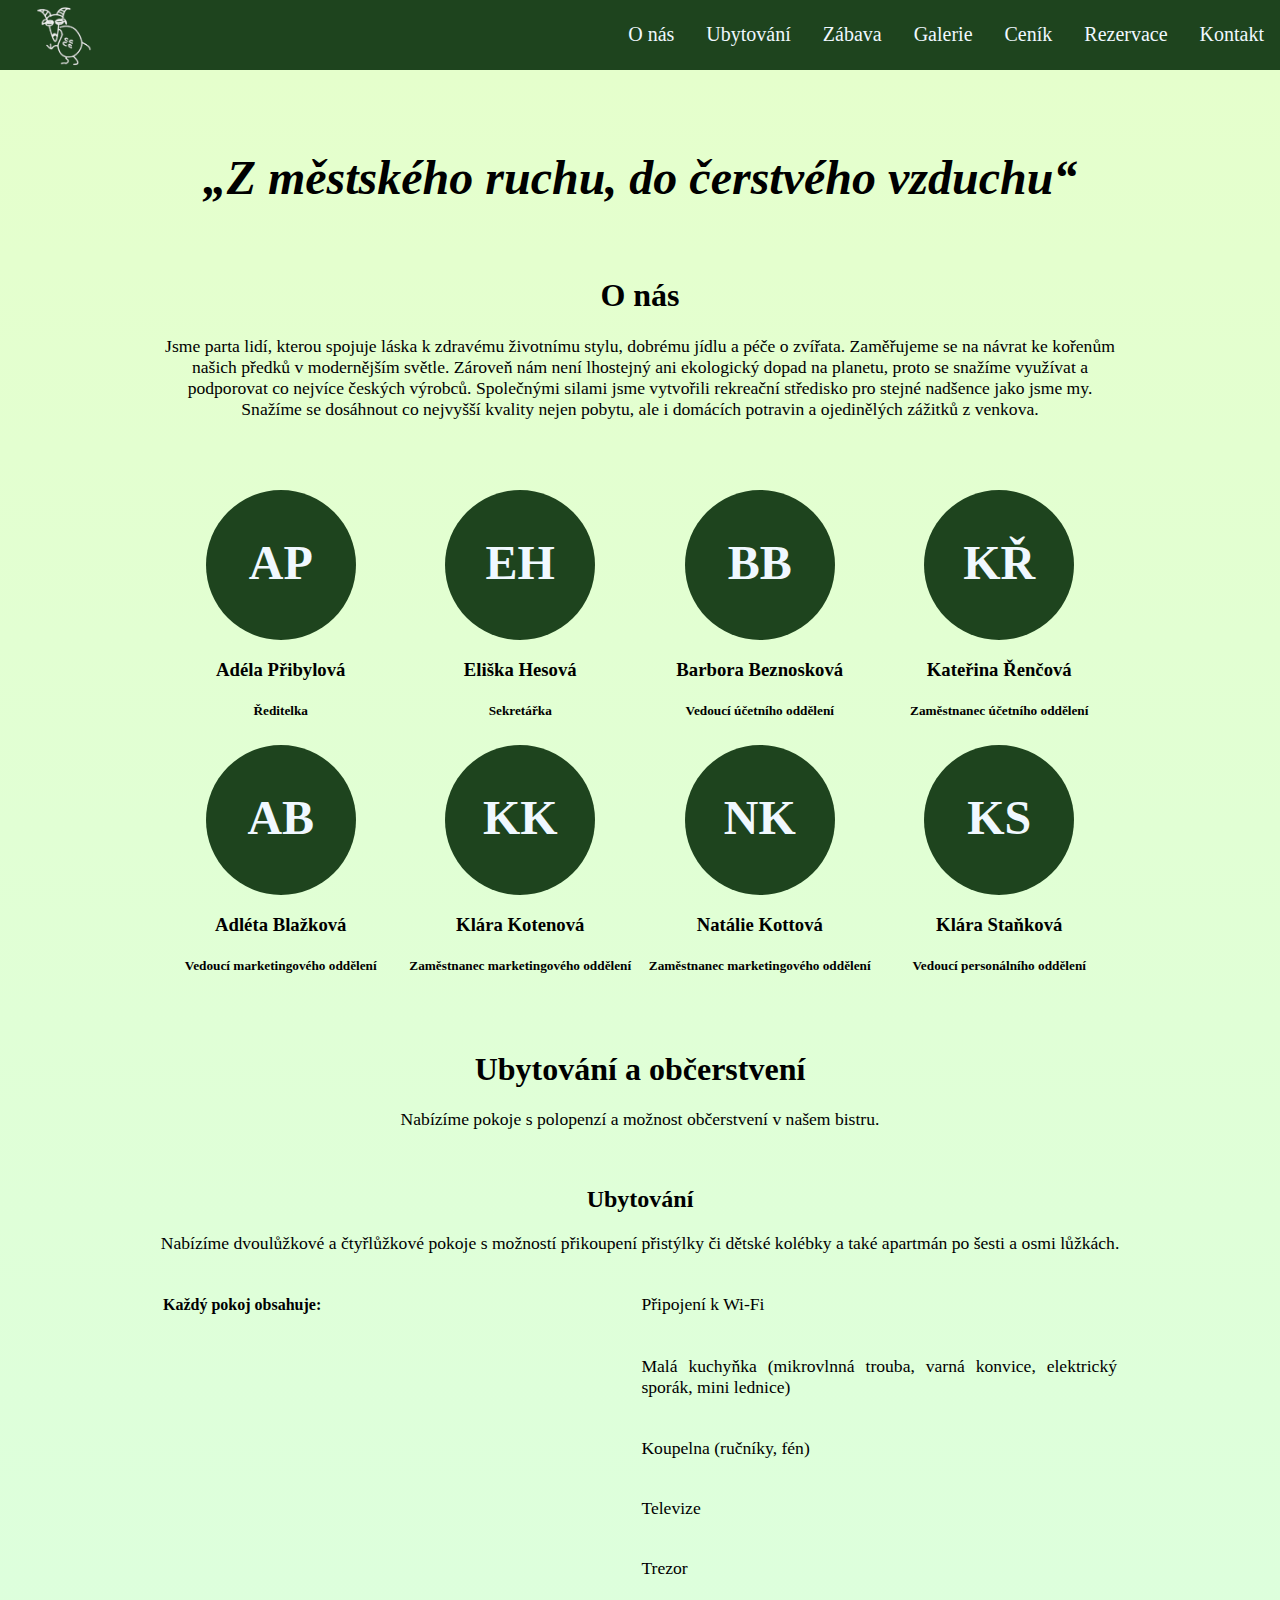
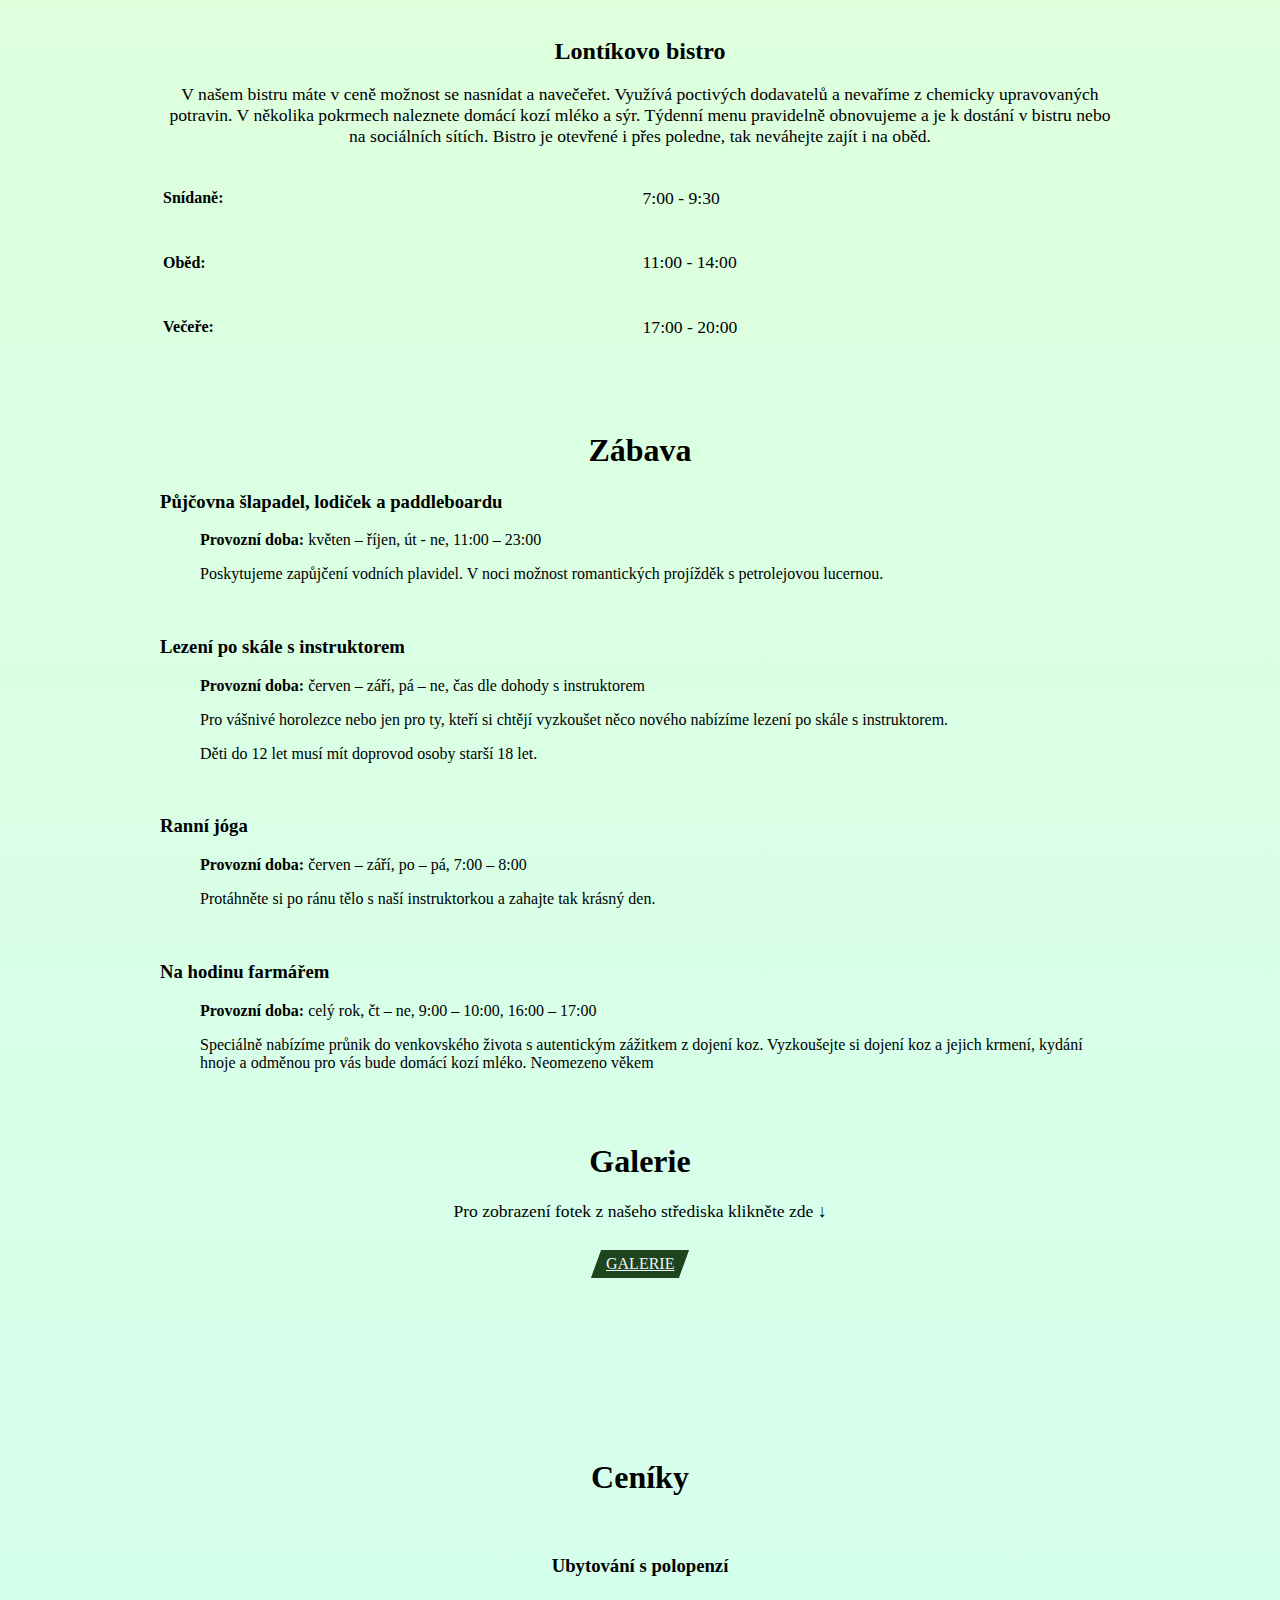
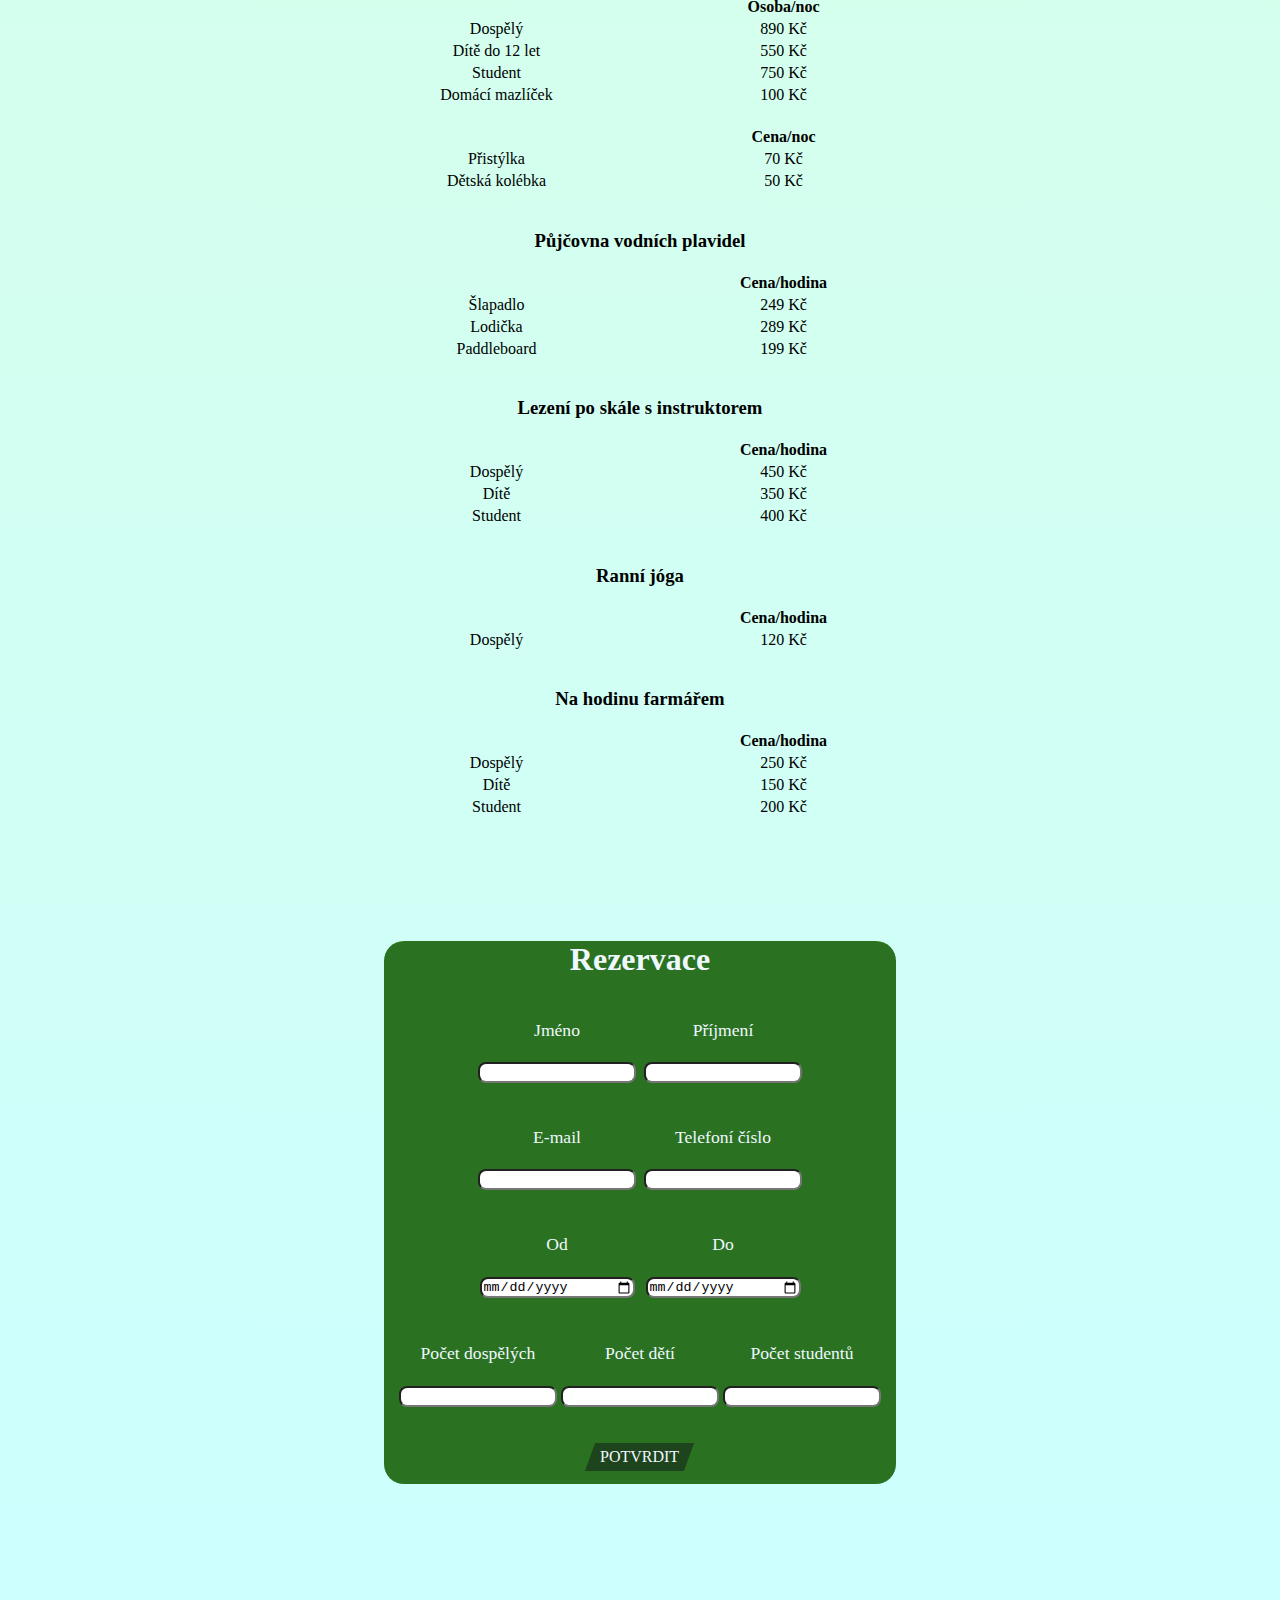
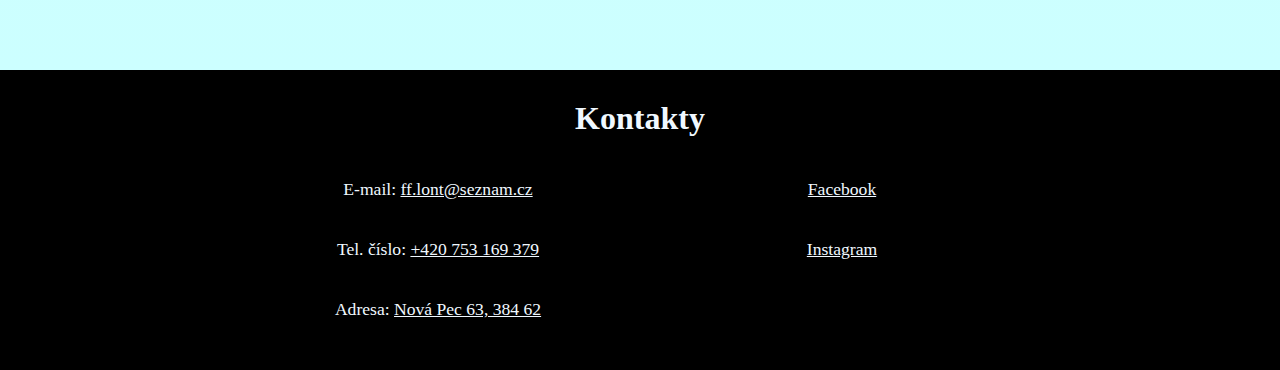
==== index.html @ 08674646 "first commit" ====
<!DOCTYPE html>
<html lang="en">
  <head>
    <meta charset="UTF-8" />
    <meta http-equiv="X-UA-Compatible" content="IE=edge" />
    <meta name="viewport" content="width=device-width, initial-scale=1.0" />
    <title>lont</title>
    <link rel="stylesheet" href="style.css" />
    <script src="scripts.js"></script>
    <link rel="icon" href="pictures/favicon.png" style="scale: 200%" />
  </head>
  <body onload="fiktivniFirma()">
    <div class="topnav">
      <ul>
        <li><a href="#kontakt">Kontakt</a></li>
        <li><a href="#rezervace">Rezervace</a></li>
        <li><a href="#cenik">Ceník</a></li>
        <li><a href="galerie.html">Galerie</a></li>
        <li><a href="#zabava">Zábava</a></li>
        <li><a href="#ubytovani">Ubytování</a></li>
        <li><a href="#o-nas">O nás</a></li>
        <li>
          <img
            class="obr"
            src="pictures/logo.png"
            alt="lont s.r.o. logo"
            width="22%"
            style="position: relative; top: -20px"
          />
        </li>
        <!--<li>
          <div class="company-name">
            <p>lont s.r.o</p>
          </div> 
        </li>-->
      </ul>
    </div>
    <div class="bg-color">
      <div class="slogan">
        <h1 class="animation">
          <i>„Z městského ruchu, do čerstvého vzduchu“</i>
        </h1>
      </div>
      <div class="o-nas" id="o-nas">
        <h1>O nás</h1>
        <p>
          Jsme parta lidí, kterou spojuje láska k zdravému životnímu stylu,
          dobrému jídlu a péče o zvířata. Zaměřujeme se na návrat ke kořenům
          našich předků v modernějším světle. Zároveň nám není lhostejný ani
          ekologický dopad na planetu, proto se snažíme využívat a podporovat co
          nejvíce českých výrobců. Společnými silami jsme vytvořili rekreační
          středisko pro stejné nadšence jako jsme my. Snažíme se dosáhnout co
          nejvyšší kvality nejen pobytu, ale i domácích potravin a ojedinělých
          zážitků z venkova.
        </p>
        <div class="o-nas-osoby-container">
          <table>
            <tr>
              <td>
                <div class="o-nas-osoba">
                  <div class="kruh">
                    <h1>AP</h1>
                  </div>
                  <h3>Adéla Přibylová</h3>
                  <h5>Ředitelka</h5>
                </div>
              </td>
              <td>
                <div class="o-nas-osoba">
                  <div class="kruh">
                    <h1>EH</h1>
                  </div>
                  <h3>Eliška Hesová</h3>
                  <h5>Sekretářka</h5>
                </div>
              </td>
              <td>
                <div class="o-nas-osoba">
                  <div class="kruh">
                    <h1>BB</h1>
                  </div>
                  <h3>Barbora Beznosková</h3>
                  <h5>Vedoucí účetního oddělení</h5>
                </div>
              </td>
              <td>
                <div class="o-nas-osoba">
                  <div class="kruh">
                    <h1>KŘ</h1>
                  </div>
                  <h3>Kateřina Řenčová</h3>
                  <h5>Zaměstnanec účetního oddělení</h5>
                </div>
              </td>
            </tr>
            <tr>
              <td>
                <div class="o-nas-osoba">
                  <div class="kruh">
                    <h1>AB</h1>
                  </div>
                  <h3>Adléta Blažková</h3>
                  <h5>Vedoucí marketingového oddělení</h5>
                </div>
              </td>
              <td>
                <div class="o-nas-osoba">
                  <div class="kruh">
                    <h1>KK</h1>
                  </div>
                  <h3>Klára Kotenová</h3>
                  <h5>Zaměstnanec marketingového oddělení</h5>
                </div>
              </td>
              <td>
                <div class="o-nas-osoba">
                  <div class="kruh">
                    <h1>NK</h1>
                  </div>
                  <h3>Natálie Kottová</h3>
                  <h5>Zaměstnanec marketingového oddělení</h5>
                </div>
              </td>
              <td>
                <div class="o-nas-osoba">
                  <div class="kruh">
                    <h1>KS</h1>
                  </div>
                  <h3>Klára Staňková</h3>
                  <h5>Vedoucí personálního oddělení</h5>
                </div>
              </td>
            </tr>
          </table>
        </div>
      </div>
      <div class="ubytovani" id="ubytovani">
        <h1>Ubytování a občerstvení</h1>
        <p>Nabízíme pokoje s polopenzí a možnost občerstvení v našem bistru.</p>
        <br />
        <h2>Ubytování</h2>
        <p>
          Nabízíme dvoulůžkové a čtyřlůžkové pokoje s možností přikoupení
          přistýlky či dětské kolébky a také apartmán po šesti a osmi lůžkách.
        </p>
        <table>
          <tr>
            <td><h4>Každý pokoj obsahuje:</h4></td>
            <td><p>Připojení k Wi-Fi</p></td>
          </tr>
          <tr>
            <td></td>
            <td>
              <p>
                Malá kuchyňka (mikrovlnná trouba, varná konvice, elektrický
                sporák, mini lednice)
              </p>
            </td>
          </tr>
          <tr>
            <td></td>
            <td>
              <p>Koupelna (ručníky, fén)</p>
            </td>
          </tr>
          <tr>
            <td></td>
            <td>
              <p>Televize</p>
            </td>
          </tr>
          <tr>
            <td></td>
            <td>
              <p>Trezor</p>
            </td>
          </tr>
        </table>
        <br />
        <h2>Lontíkovo bistro</h2>
        <p>
          V našem bistru máte v ceně možnost se nasnídat a navečeřet. Využívá
          poctivých dodavatelů a nevaříme z chemicky upravovaných potravin. V
          několika pokrmech naleznete domácí kozí mléko a sýr. Týdenní menu
          pravidelně obnovujeme a je k dostání v bistru nebo na sociálních
          sítích. Bistro je otevřené i přes poledne, tak neváhejte zajít i na
          oběd.
        </p>
        <table>
          <tr>
            <td><h4>Snídaně:</h4></td>
            <td>
              <p>7:00 - 9:30</p>
            </td>
          </tr>
          <tr>
            <td><h4>Oběd:</h4></td>
            <td>
              <p>11:00 - 14:00</p>
            </td>
          </tr>
          <tr>
            <td><h4>Večeře:</h4></td>
            <td>
              <p>17:00 - 20:00</p>
            </td>
          </tr>
        </table>
      </div>
      <div class="zabava" id="zabava">
        <h1>Zábava</h1>
        <h3>Půjčovna šlapadel, lodiček a paddleboardu</h3>
        <ul>
          <li>
            <p><b>Provozní doba:</b> květen – říjen, út - ne, 11:00 – 23:00</p>
          </li>
          <li>
            <p>
              Poskytujeme zapůjčení vodních plavidel. V noci možnost
              romantických projížděk s petrolejovou lucernou.
            </p>
          </li>
        </ul>
        <br />
        <h3>Lezení po skále s instruktorem</h3>
        <ul>
          <li>
            <p>
              <b>Provozní doba:</b> červen – září, pá – ne, čas dle dohody s
              instruktorem
            </p>
          </li>
          <li>
            <p>
              Pro vášnivé horolezce nebo jen pro ty, kteří si chtějí vyzkoušet
              něco nového nabízíme lezení po skále s instruktorem.
            </p>
          </li>
          <li><p>Děti do 12 let musí mít doprovod osoby starší 18 let.</p></li>
        </ul>
        <br />
        <h3>Ranní jóga</h3>
        <ul>
          <li>
            <p><b>Provozní doba:</b> červen – září, po – pá, 7:00 – 8:00</p>
          </li>
          <li>
            <p>
              Protáhněte si po ránu tělo s naší instruktorkou a zahajte tak
              krásný den.
            </p>
          </li>
        </ul>
        <br />
        <h3>Na hodinu farmářem</h3>
        <ul>
          <li>
            <p>
              <b>Provozní doba:</b> celý rok, čt – ne, 9:00 – 10:00, 16:00 –
              17:00
            </p>
          </li>
          <li>
            <p>
              Speciálně nabízíme průnik do venkovského života s autentickým
              zážitkem z dojení koz. Vyzkoušejte si dojení koz a jejich krmení,
              kydání hnoje a odměnou pro vás bude domácí kozí mléko. Neomezeno
              věkem
            </p>
          </li>
        </ul>
      </div>
      <div class="galerie" id="galerie">
        <h1>Galerie</h1>
        <p>Pro zobrazení fotek z našeho střediska klikněte zde &#8595;</p>
        <div class="button-default button-slanted">
          <a class="button-slanted-content" href="galerie.html">Galerie</a>
        </div>
      </div>
      <div class="cenik-container">
        <h1 id="cenik">Ceníky</h1>
        <br />
        <h3>Ubytování s polopenzí</h3>
        <table>
          <tr>
            <td></td>
            <td><b>Osoba/noc</b></td>
          </tr>
          <tr>
            <td>Dospělý</td>
            <td>890 Kč</td>
          </tr>
          <tr>
            <td>Dítě do 12 let</td>
            <td>550 Kč</td>
          </tr>
          <tr>
            <td>Student</td>
            <td>750 Kč</td>
          </tr>
          <tr>
            <td>Domácí mazlíček</td>
            <td>100 Kč</td>
          </tr>
        </table>
        <br />
        <table>
          <tr>
            <td></td>
            <td><b>Cena/noc</b></td>
          </tr>
          <tr>
            <td>Přistýlka</td>
            <td>70 Kč</td>
          </tr>
          <tr>
            <td>Dětská kolébka</td>
            <td>50 Kč</td>
          </tr>
        </table>
        <br />
        <h3>Půjčovna vodních plavidel</h3>
        <table>
          <tr>
            <td></td>
            <td><b>Cena/hodina</b></td>
          </tr>
          <tr>
            <td>Šlapadlo</td>
            <td>249 Kč</td>
          </tr>
          <tr>
            <td>Lodička</td>
            <td>289 Kč</td>
          </tr>
          <tr>
            <td>Paddleboard</td>
            <td>199 Kč</td>
          </tr>
        </table>
        <br />
        <h3>Lezení po skále s instruktorem</h3>
        <table>
          <tr>
            <td></td>
            <td><b>Cena/hodina</b></td>
          </tr>
          <tr>
            <td>Dospělý</td>
            <td>450 Kč</td>
          </tr>
          <tr>
            <td>Dítě</td>
            <td>350 Kč</td>
          </tr>
          <tr>
            <td>Student</td>
            <td>400 Kč</td>
          </tr>
        </table>
        <br />
        <h3>Ranní jóga</h3>
        <table>
          <tr>
            <td></td>
            <td><b>Cena/hodina</b></td>
          </tr>
          <tr>
            <td>Dospělý</td>
            <td>120 Kč</td>
          </tr>
        </table>
        <br />
        <h3>Na hodinu farmářem</h3>
        <table>
          <tr>
            <td></td>
            <td><b>Cena/hodina</b></td>
          </tr>
          <tr>
            <td>Dospělý</td>
            <td>250 Kč</td>
          </tr>
          <tr>
            <td>Dítě</td>
            <td>150 Kč</td>
          </tr>
          <tr>
            <td>Student</td>
            <td>200 Kč</td>
          </tr>
        </table>
      </div>
      <div class="registrace-container" id="rezervace">
        <h1>Rezervace</h1>
        <form action="" method="POST">
          <table>
            <tr>
              <td><p>Jméno</p></td>
              <td></td>
              <td><p>Příjmení</p></td>
            </tr>
            <tr>
              <td><input type="text" /></td>
              <td></td>
              <td><input type="text" /></td>
            </tr>
            <tr>
              <td><br /></td>
            </tr>
            <tr>
              <td><p>E-mail</p></td>
              <td></td>
              <td><p>Telefoní číslo</p></td>
            </tr>
            <tr>
              <td><input type="text" /></td>
              <td></td>
              <td><input type="text" /></td>
            </tr>
            <tr>
              <td><br /></td>
            </tr>
            <tr>
              <td><p>Od</p></td>
              <td></td>
              <td><p>Do</p></td>
            </tr>
            <tr>
              <td>
                <input type="date" id="date1" />
              </td>
              <td></td>
              <td><input type="date" id="date2" /></td>
            </tr>
            <tr>
              <td><br /></td>
            </tr>
          </table>
          <table>
            <tr>
              <td><p>Počet dospělých</p></td>
              <td><p>Počet dětí</p></td>
              <td><p>Počet studentů</p></td>
            </tr>
            <tr>
              <td><input type="number" min="0" /></td>
              <td><input type="number" min="0" /></td>
              <td><input type="number" min="0" /></td>
            </tr>
            <tr>
              <td><br /></td>
            </tr>
            <tr>
              <td></td>
              <td>
                <div class="button-default button-slanted">
                  <a class="button-slanted-content" onclick="checkDate()"
                    >Potvrdit</a
                  >
                </div>
              </td>
              <td></td>
            </tr>
          </table>
        </form>
      </div>
    </div>
    <div class="footer-container" id="kontakt">
      <div class="footer">
        <h1>Kontakty</h1>
        <table>
          <tr>
            <td>
              <p>
                E-mail: <a href="mailto:ff.lont@seznam.cz">ff.lont@seznam.cz</a>
              </p>
            </td>
            <td>
              <p>
                <a
                  href="https://www.facebook.com/profile.php?id=100073668304459"
                  >Facebook</a
                >
              </p>
            </td>
          </tr>
          <tr>
            <td>
              <p>
                Tel. číslo: <a href="callto:+420753169379">+420 753 169 379</a>
              </p>
            </td>
            <td>
              <p><a href="https://www.instagram.com/r.s.lont/">Instagram</a></p>
            </td>
          </tr>
          <tr>
            <td>
              <p>
                Adresa:
                <a
                  href="https://www.google.cz/maps/place/Secondary+Technical+School+of+Civil+Engineering+and+Business+Academy/@50.1404287,14.0985833,17z/data=!3m1!4b1!4m5!3m4!1s0x470bb7c342a244d1:0x8020e97621a1dd1d!8m2!3d50.1403881!4d14.1006726?hl=en&authuser=0"
                  >Nová Pec 63, 384 62</a
                >
              </p>
            </td>
          </tr>
        </table>
      </div>
    </div>
  </body>
</html>
---- style.css ----
:root {
  --nav-bar-bg-color: #1e441e;
  --button-hover-color: #2a7221;
  --html-bg-color-green: #e5ffcc;
  --html-bg-color-blue: #ccffff;
  --transition-time: 0.3s;
}

html {
  scroll-behavior: smooth;
}

body {
  margin: 0;
  font-family: verdana;
  cursor: default;
  height: 1px;
}

.topnav {
  overflow: hidden;
  background-color: var(--nav-bar-bg-color);
  height: 70px;
}

.topnav ul {
  list-style-type: none;
  margin: 0;
  padding: 0;
  overflow: hidden;
  background-color: var(--nav-bar-bg-color);
  position: fixed;
  /* ! Zeptat se na position: fixed; */
  top: 0;
  width: 100%;
}

.topnav li {
  float: right;
}

.topnav li:last-child
/*.topnav li:nth-last-child(2)*/ {
  border-right: none;
  float: left;
  padding-left: 1%;
  border-width: 40%;
}

.topnav li a {
  display: block;
  color: aliceblue;
  text-align: center;
  padding: 23px 16px;
  text-decoration: none;
  font-size: 20px;
}

.topnav li a:hover {
  background-color: var(--button-hover-color);
  transition: var(--transition-time);
}

.topnav li a:not(:hover) {
  background-color: var(--nav-bar-bg-color);
  transition: var(--transition-time);
}

.bg-color {
  position: relative;
  top: -32px;
  width: 100%;
  height: 4800px;
  background-image: linear-gradient(
    var(--html-bg-color-green),
    var(--html-bg-color-blue)
  );
}

.slogan {
  position: relative;
  top: 80px;
  text-align: center;
  color: black;
  font-size: 150%;
}

.o-nas {
  position: relative;
  margin: auto;
  top: 120px;
  width: 75%;
  text-align: center;
}

.o-nas p {
  font-size: 110%;
}

.o-nas-osoby-container {
  position: relative;
  top: 50px;
}

.o-nas-osoby-container table {
  margin: auto;
}

.o-nas-osoby-container td {
  width: 10%;
}

.o-nas-osoba {
  position: relative;
  text-align: center;
}

.kruh {
  background-color: var(--nav-bar-bg-color);
  height: 150px;
  width: 150px;
  border-radius: 50%;
  margin: auto;
}

.kruh h1 {
  position: relative;
  color: aliceblue;
  margin: auto;
  top: 45px;
  font-size: 300%;
}

.ubytovani {
  position: relative;
  margin: auto;
  top: 200px;
  text-align: center;
  width: 75%;
}

.ubytovani p {
  font-size: 110%;
}

.ubytovani table {
  margin: auto;
  text-align: justify;
}

.ubytovani td {
  width: 500px;
}

.zabava {
  position: relative;
  top: 250px;
  width: 75%;
  margin: auto;
  text-align: center;
}

.zabava ul {
  list-style-type: none;
}

.zabava h3,
.zabava li {
  text-align: left;
}

.galerie {
  position: relative;
  top: 300px;
  width: 75%;
  margin: auto;
  text-align: center;
}

.galerie p {
  font-size: 110%;
}

.button-default {
  color: aliceblue;
  background-color: var(--nav-bar-bg-color);
  text-align: center;
  text-transform: uppercase;
  padding: 5px 10px;
  margin: 10px;
  display: inline-block;
}

.button-slanted {
  -ms-transform: skewX(-20deg);
  -webkit-transform: skewX(-20deg);
  transform: skewX(-20deg);
}

.button-slanted-content {
  -ms-transform: skewX(20deg);
  -webkit-transform: skewX(20deg);
  transform: skewX(20deg);
  display: inline-block;
}

a {
  color: inherit;
}

.bg-color-galerie {
  position: relative;
  width: 100%;
  height: 2250px;
  background-image: linear-gradient(
    var(--html-bg-color-green),
    var(--html-bg-color-blue)
  );
}

.galerie-container {
  position: relative;
  top: 50px;
  text-align: right;
  width: 85%;
  margin: auto;
}

.foto {
  padding-top: 10px;
  padding-left: 5px;
  padding-right: 5px;
  height: 250px;
  width: 400px;
}

.cenik-container {
  position: relative;
  margin: auto;
  top: 450px;
  width: 75%;
  text-align: center;
}

.cenik-container table {
  margin: auto;
  width: 60%;
}

.cenik-container table td {
  width: 50%;
}

.registrace-container {
  position: relative;
  top: 550px;
  text-align: center;
  width: 40%;
  margin: auto;
  background-color: var(--button-hover-color);
  color: aliceblue;
  border-radius: 20px;
}

.registrace-container table {
  margin: auto;
}

.registrace-container p {
  font-size: 110%;
}

form input {
  width: 150px;
  border-radius: 8px;
}

.footer-container {
  position: relative;
  top: -54px;
  background-color: black;
  color: aliceblue;
  text-align: center;
  height: 300px;
}

.footer {
  position: relative;
  top: 30px;
}

.footer table {
  margin: auto;
}

.footer table td {
  width: 400px;
}

.footer p {
  font-size: 110%;
}

.company-name {
  color: aliceblue;
}
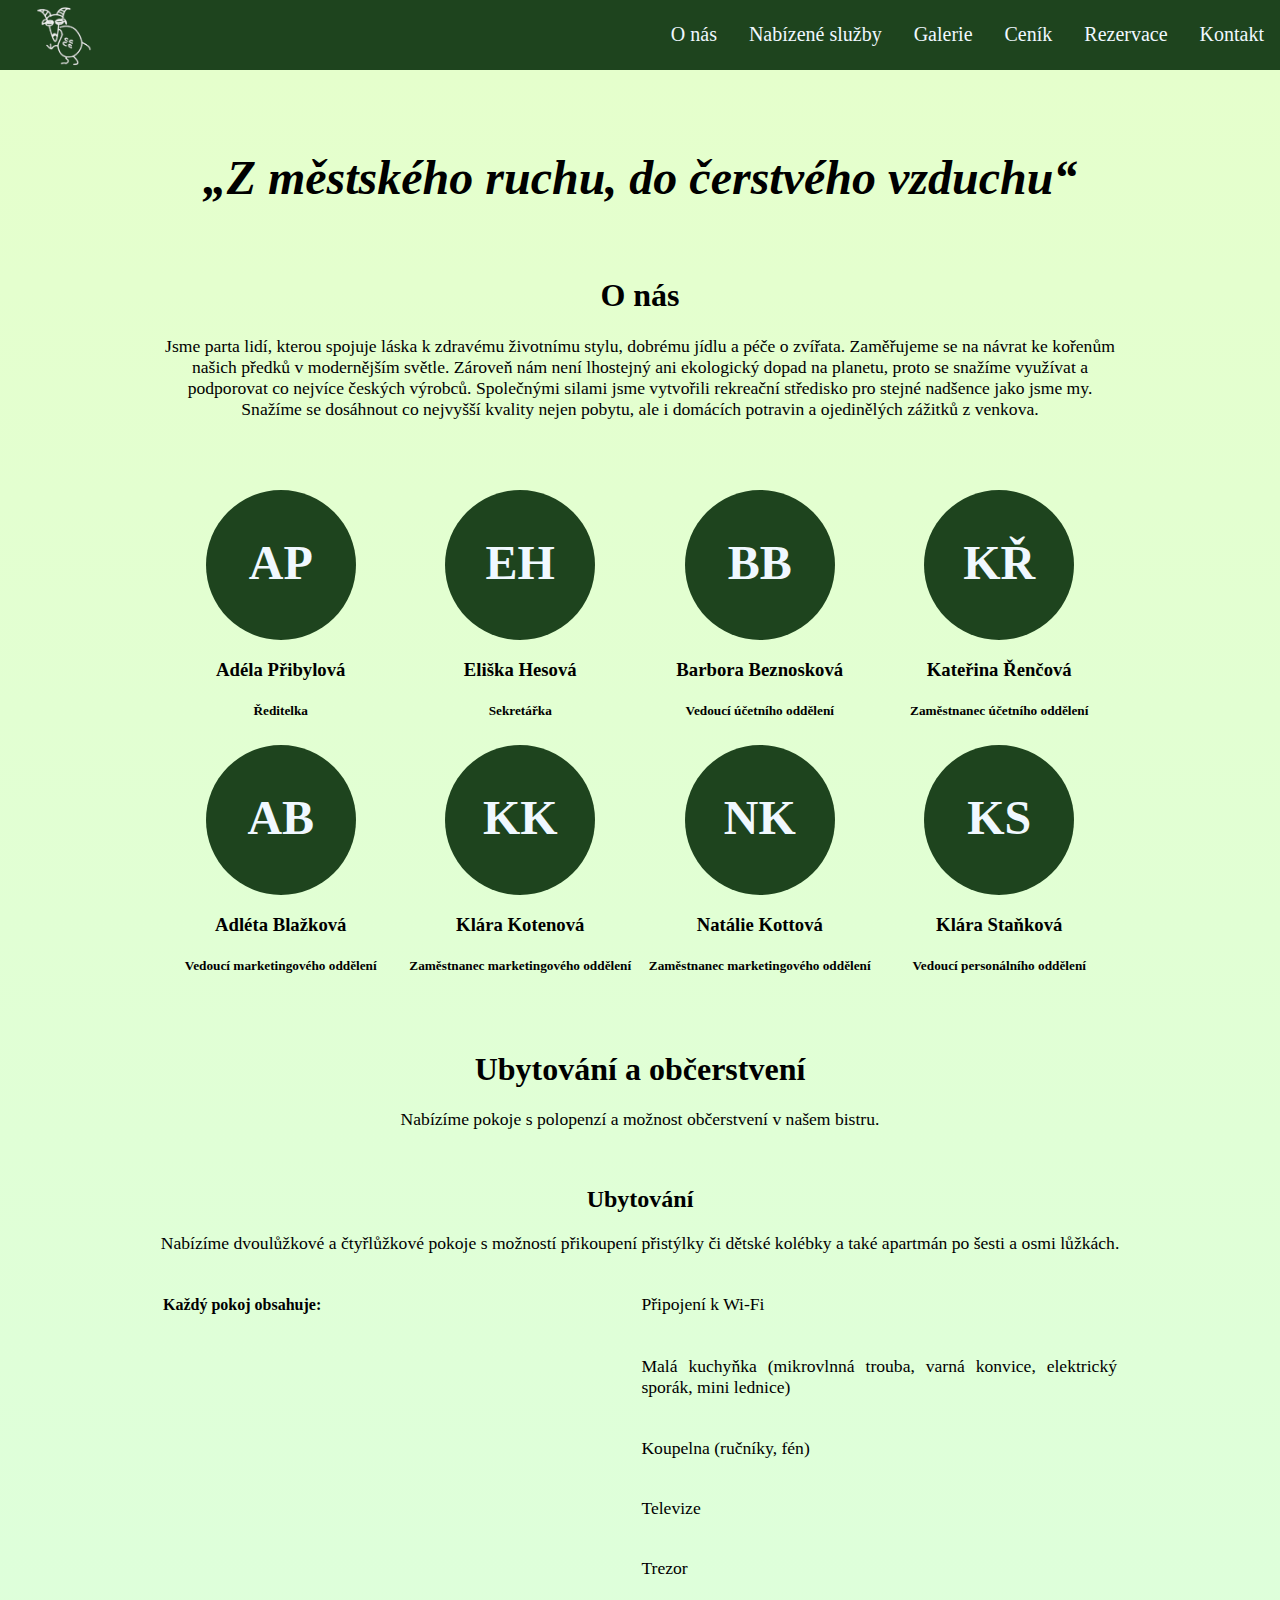
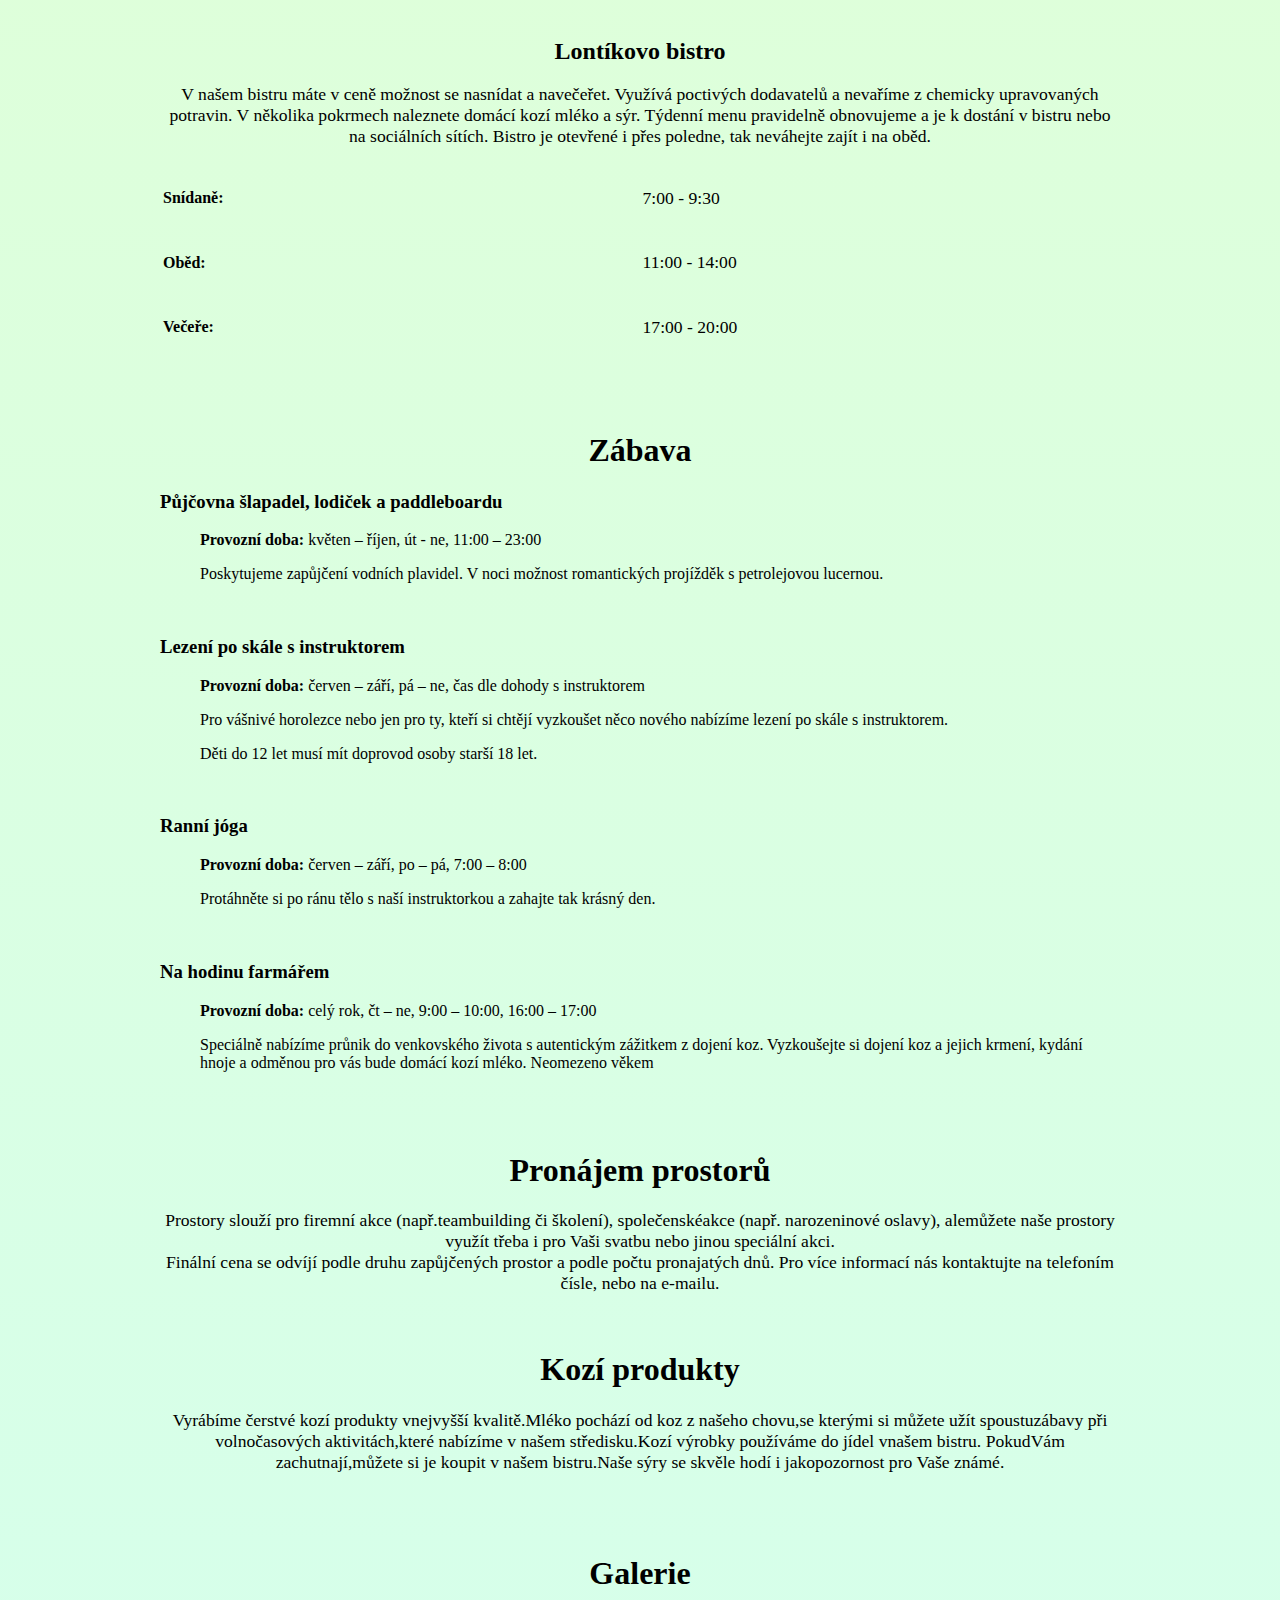
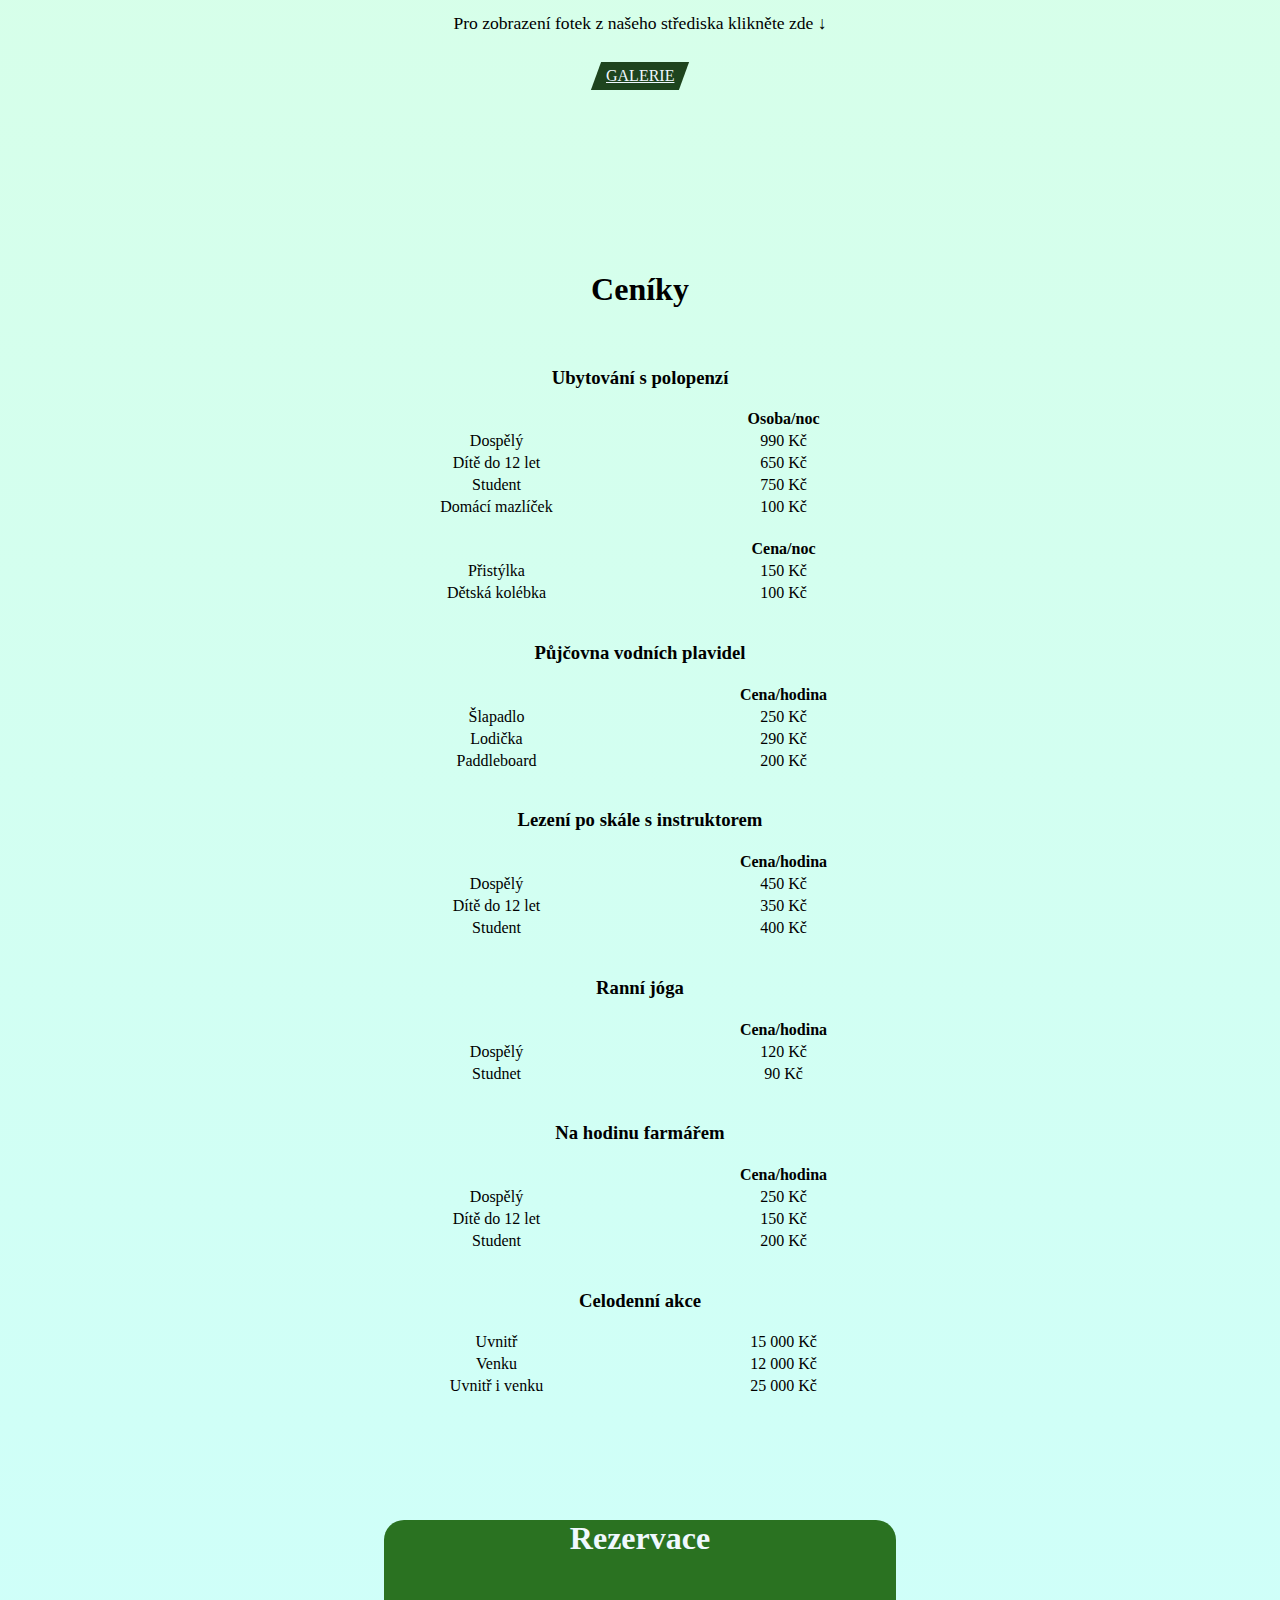
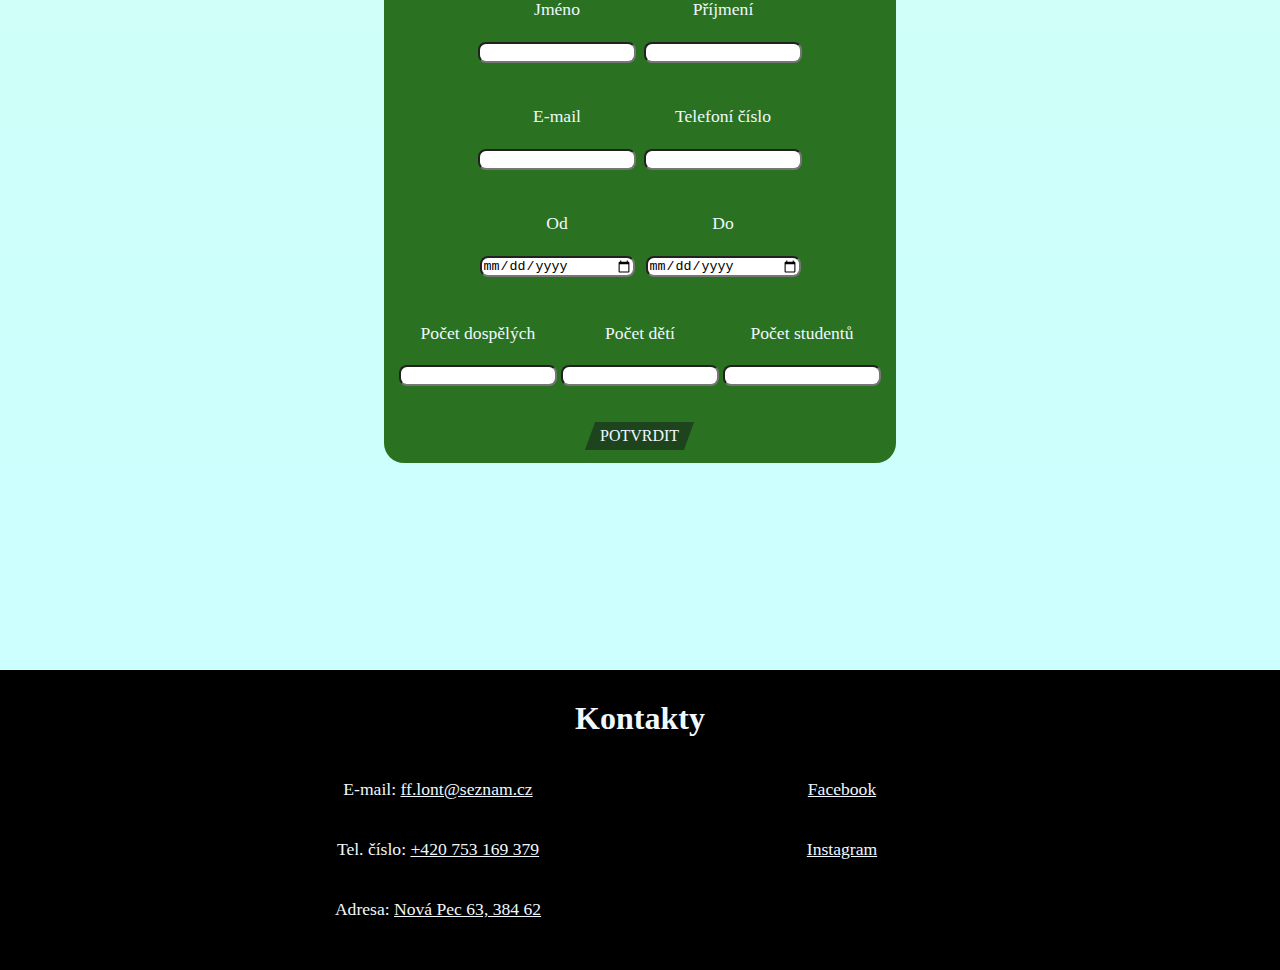
==== commit b65786c4: "index update" ====
--- a/index.html
+++ b/index.html
@@ -12,13 +12,12 @@
   <body onload="fiktivniFirma()">
     <div class="topnav">
       <ul>
-        <li><a href="#kontakt">Kontakt</a></li>
-        <li><a href="#rezervace">Rezervace</a></li>
-        <li><a href="#cenik">Ceník</a></li>
+        <li><a href="index.html#kontakt">Kontakt</a></li>
+        <li><a href="index.html#rezervace">Rezervace</a></li>
+        <li><a href="index.html#cenik">Ceník</a></li>
         <li><a href="galerie.html">Galerie</a></li>
-        <li><a href="#zabava">Zábava</a></li>
-        <li><a href="#ubytovani">Ubytování</a></li>
-        <li><a href="#o-nas">O nás</a></li>
+        <li><a href="index.html#sluzby">Nabízené služby</a></li>
+        <li><a href="index.html#o-nas">O nás</a></li>
         <li>
           <img
             class="obr"
@@ -134,7 +133,7 @@
           </table>
         </div>
       </div>
-      <div class="ubytovani" id="ubytovani">
+      <div class="ubytovani" id="sluzby">
         <h1>Ubytování a občerstvení</h1>
         <p>Nabízíme pokoje s polopenzí a možnost občerstvení v našem bistru.</p>
         <br />
@@ -207,7 +206,7 @@
           </tr>
         </table>
       </div>
-      <div class="zabava" id="zabava">
+      <div class="zabava">
         <h1>Zábava</h1>
         <h3>Půjčovna šlapadel, lodiček a paddleboardu</h3>
         <ul>
@@ -270,6 +269,31 @@
           </li>
         </ul>
       </div>
+      <br />
+      <div class="pronajem-prostoru-container">
+        <h1>Pronájem prostorů</h1>
+        <p>
+          Prostory slouží pro firemní akce (např.teambuilding či školení),
+          společenskéakce (např. narozeninové oslavy), alemůžete naše prostory
+          využít třeba i pro Vaši svatbu nebo jinou speciální akci. <br />
+          Finální cena se odvíjí podle druhu zapůjčených prostor a podle počtu
+          pronajatých dnů. Pro více informací nás kontaktujte na telefoním
+          čísle, nebo na e-mailu.
+        </p>
+      </div>
+      <br />
+      <div class="kozi-produkty-container">
+        <h1>Kozí produkty</h1>
+        <p>
+          Vyrábíme čerstvé kozí produkty vnejvyšší kvalitě.Mléko pochází od koz
+          z našeho chovu,se kterými si můžete užít spoustuzábavy při
+          volnočasových aktivitách,které nabízíme v našem středisku.Kozí výrobky
+          používáme do jídel vnašem bistru. PokudVám zachutnají,můžete si je
+          koupit v našem bistru.Naše sýry se skvěle hodí i jakopozornost pro
+          Vaše známé.
+        </p>
+      </div>
+      <br />
       <div class="galerie" id="galerie">
         <h1>Galerie</h1>
         <p>Pro zobrazení fotek z našeho střediska klikněte zde &#8595;</p>
@@ -288,11 +312,11 @@
           </tr>
           <tr>
             <td>Dospělý</td>
-            <td>890 Kč</td>
+            <td>990 Kč</td>
           </tr>
           <tr>
             <td>Dítě do 12 let</td>
-            <td>550 Kč</td>
+            <td>650 Kč</td>
           </tr>
           <tr>
             <td>Student</td>
@@ -311,11 +335,11 @@
           </tr>
           <tr>
             <td>Přistýlka</td>
-            <td>70 Kč</td>
+            <td>150 Kč</td>
           </tr>
           <tr>
             <td>Dětská kolébka</td>
-            <td>50 Kč</td>
+            <td>100 Kč</td>
           </tr>
         </table>
         <br />
@@ -327,15 +351,15 @@
           </tr>
           <tr>
             <td>Šlapadlo</td>
-            <td>249 Kč</td>
+            <td>250 Kč</td>
           </tr>
           <tr>
             <td>Lodička</td>
-            <td>289 Kč</td>
+            <td>290 Kč</td>
           </tr>
           <tr>
             <td>Paddleboard</td>
-            <td>199 Kč</td>
+            <td>200 Kč</td>
           </tr>
         </table>
         <br />
@@ -350,7 +374,7 @@
             <td>450 Kč</td>
           </tr>
           <tr>
-            <td>Dítě</td>
+            <td>Dítě do 12 let</td>
             <td>350 Kč</td>
           </tr>
           <tr>
@@ -369,6 +393,10 @@
             <td>Dospělý</td>
             <td>120 Kč</td>
           </tr>
+          <tr>
+            <td>Studnet</td>
+            <td>90 Kč</td>
+          </tr>
         </table>
         <br />
         <h3>Na hodinu farmářem</h3>
@@ -382,12 +410,28 @@
             <td>250 Kč</td>
           </tr>
           <tr>
-            <td>Dítě</td>
+            <td>Dítě do 12 let</td>
             <td>150 Kč</td>
           </tr>
           <tr>
             <td>Student</td>
             <td>200 Kč</td>
+          </tr>
+        </table>
+        <br />
+        <h3>Celodenní akce</h3>
+        <table>
+          <tr>
+            <td>Uvnitř</td>
+            <td>15 000 Kč</td>
+          </tr>
+          <tr>
+            <td>Venku</td>
+            <td>12 000 Kč</td>
+          </tr>
+          <tr>
+            <td>Uvnitř i venku</td>
+            <td>25 000 Kč</td>
           </tr>
         </table>
       </div>
--- a/style.css
+++ b/style.css
@@ -70,7 +70,7 @@
   position: relative;
   top: -32px;
   width: 100%;
-  height: 4800px;
+  height: 5400px;
   background-image: linear-gradient(
     var(--html-bg-color-green),
     var(--html-bg-color-blue)
@@ -211,7 +211,7 @@
 .bg-color-galerie {
   position: relative;
   width: 100%;
-  height: 2250px;
+  height: 2750px;
   background-image: linear-gradient(
     var(--html-bg-color-green),
     var(--html-bg-color-blue)
@@ -304,3 +304,27 @@
 .company-name {
   color: aliceblue;
 }
+
+.pronajem-prostoru-container {
+  position: relative;
+  top: 275px;
+  width: 75%;
+  margin: auto;
+  text-align: center;
+}
+
+.pronajem-prostoru-container p {
+  font-size: 110%;
+}
+
+.kozi-produkty-container {
+  position: relative;
+  top: 275px;
+  width: 75%;
+  margin: auto;
+  text-align: center;
+}
+
+.kozi-produkty-container p {
+  font-size: 110%;
+}
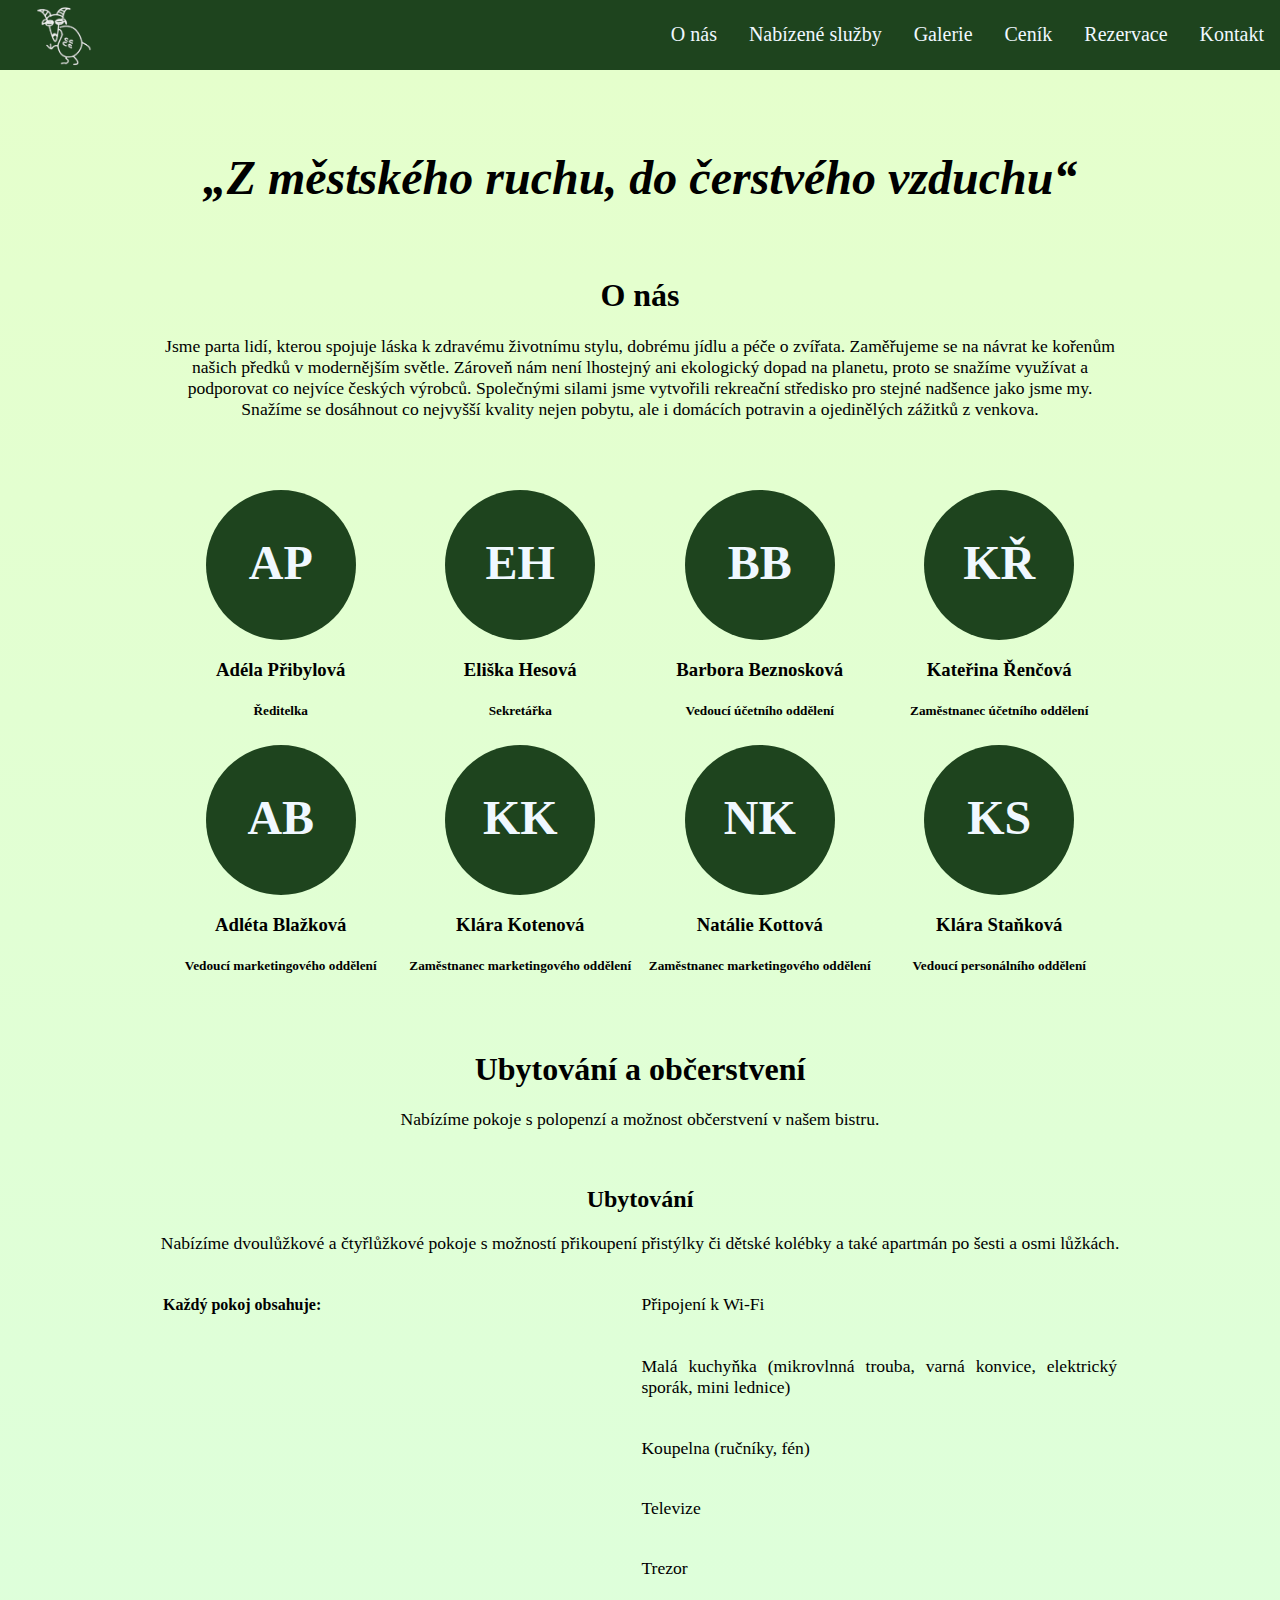
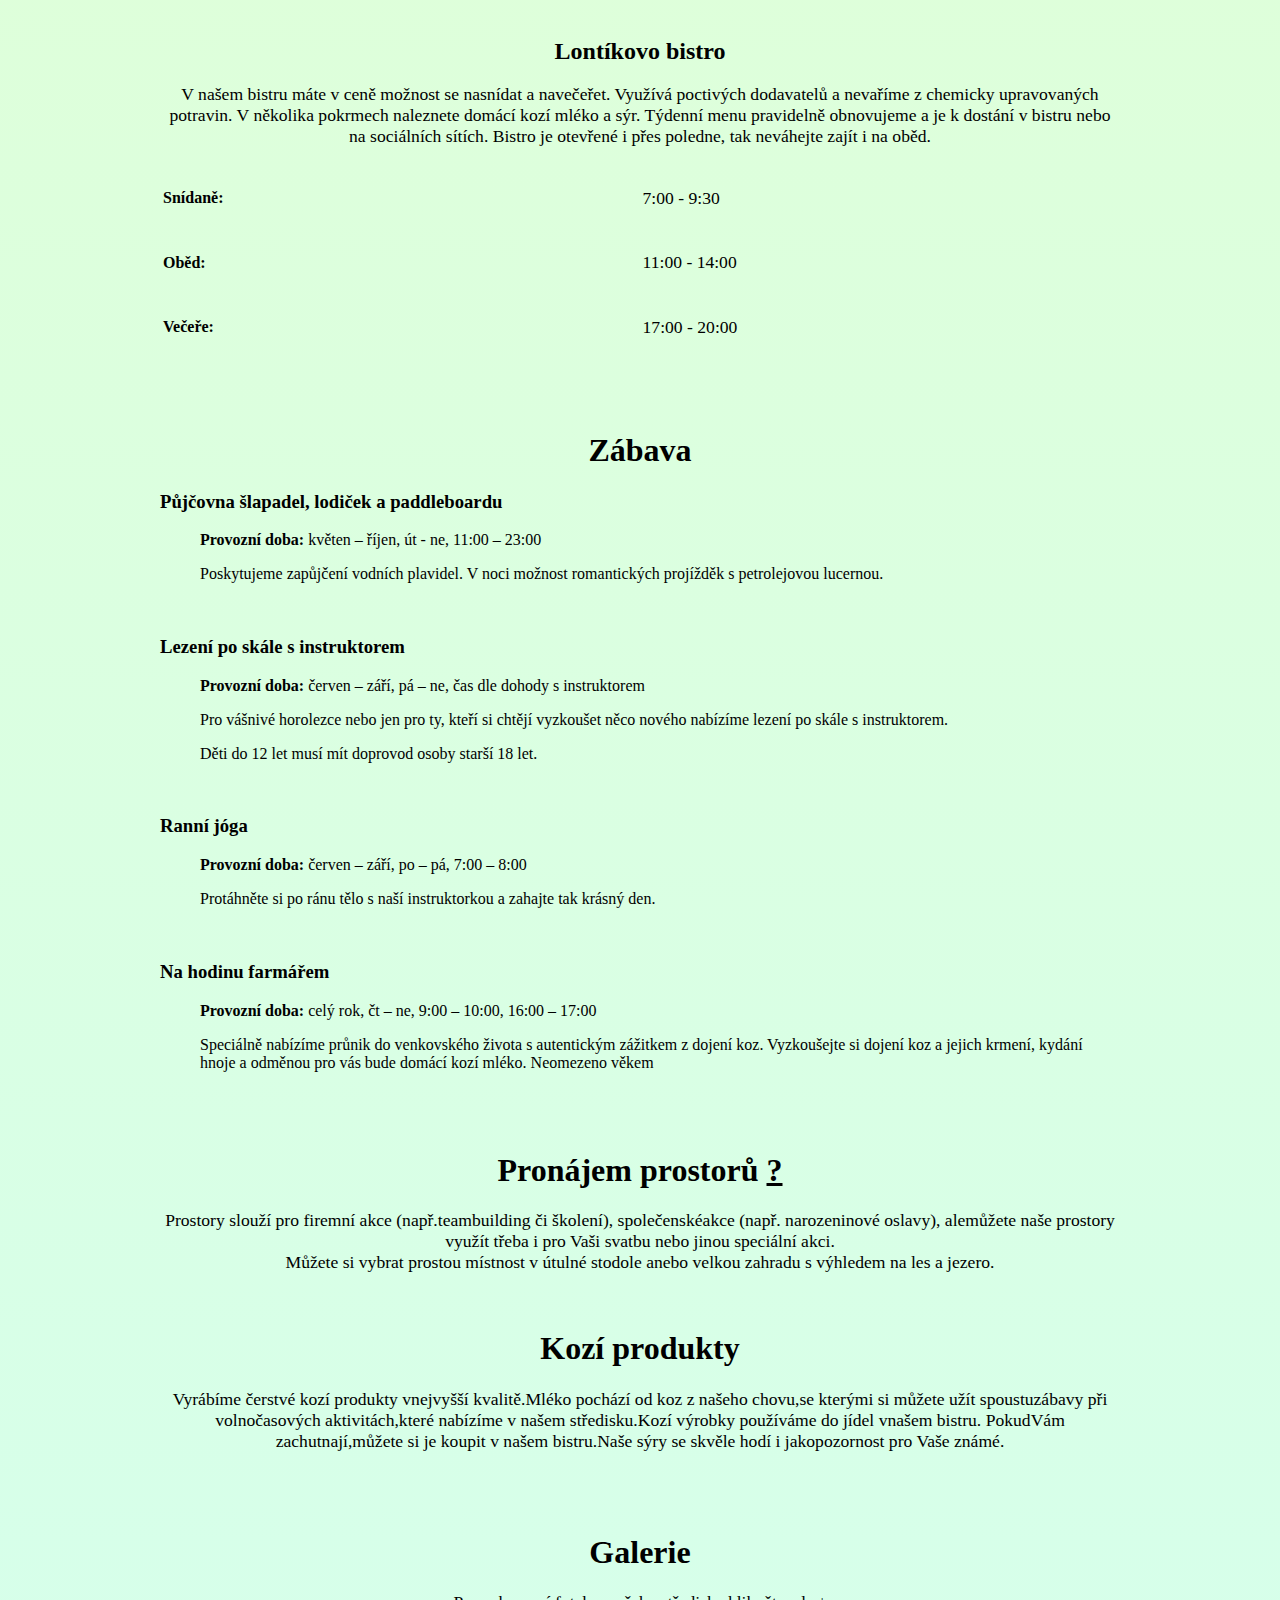
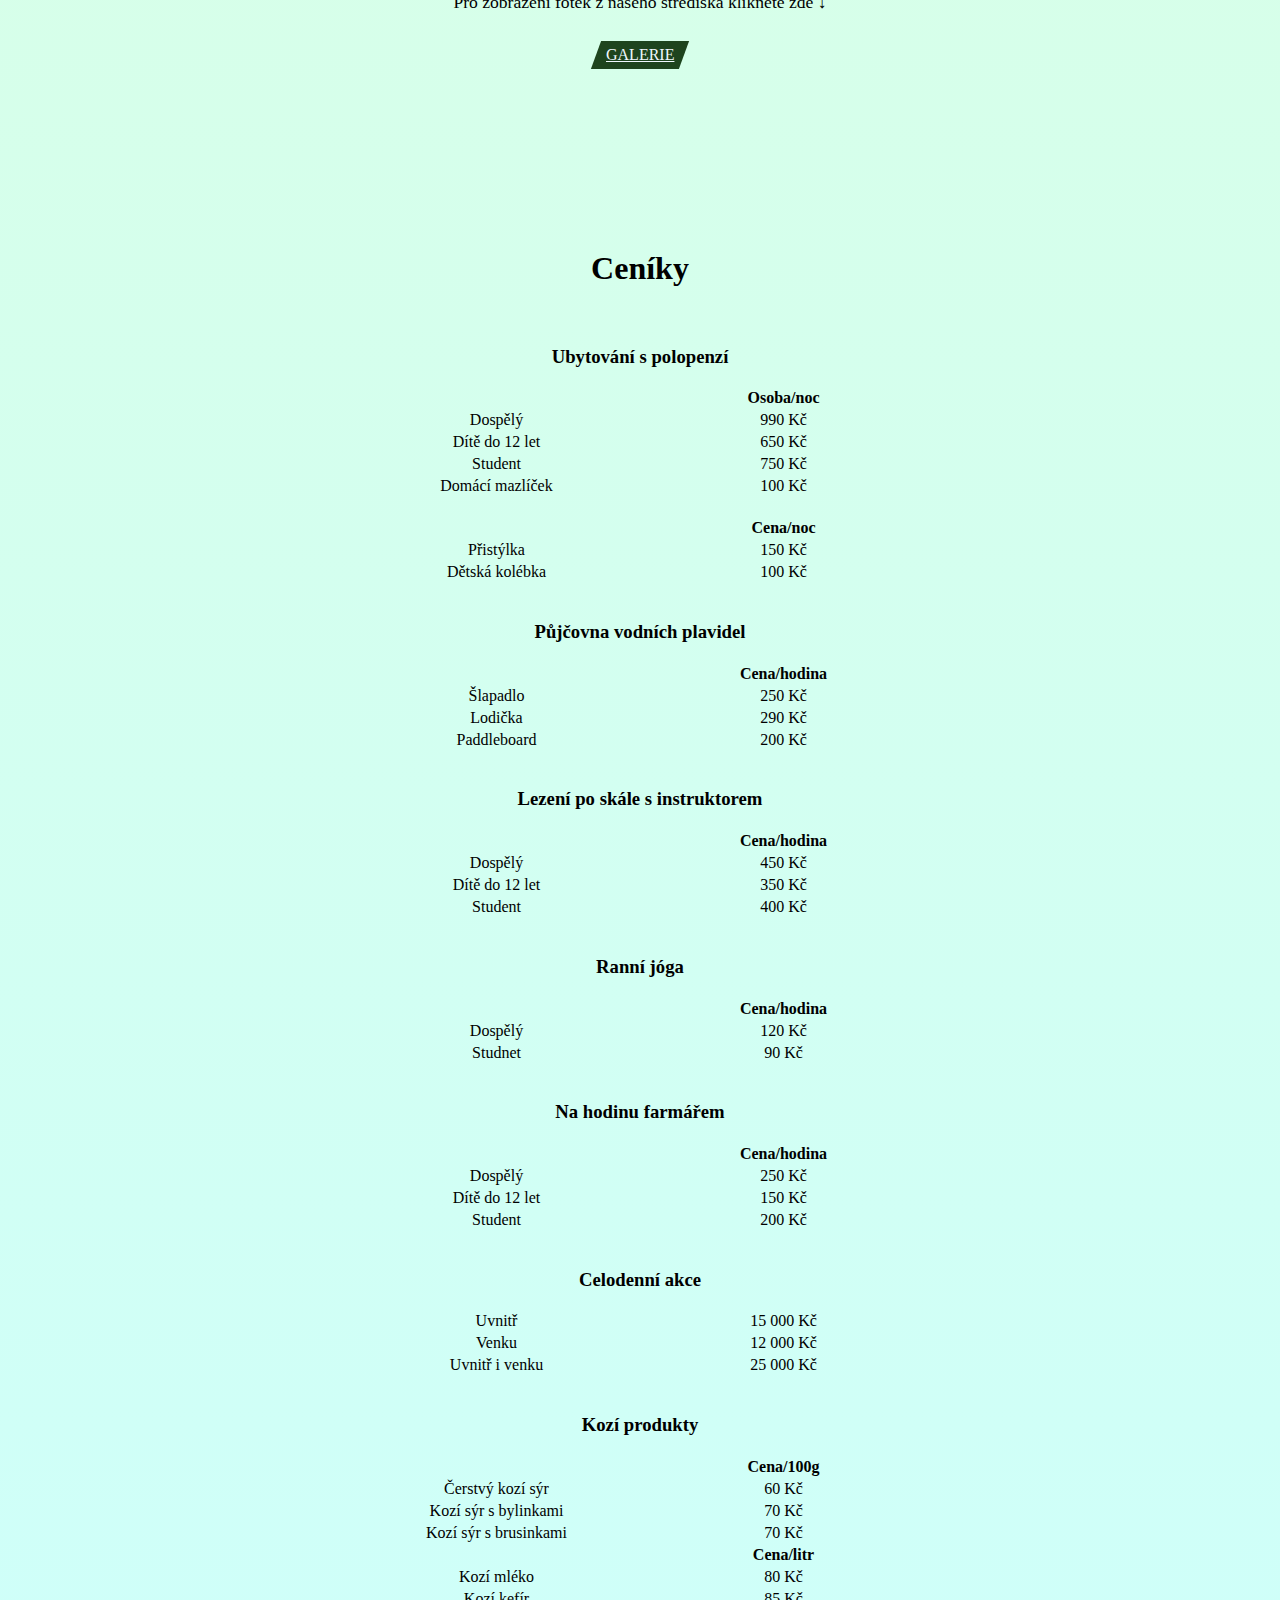
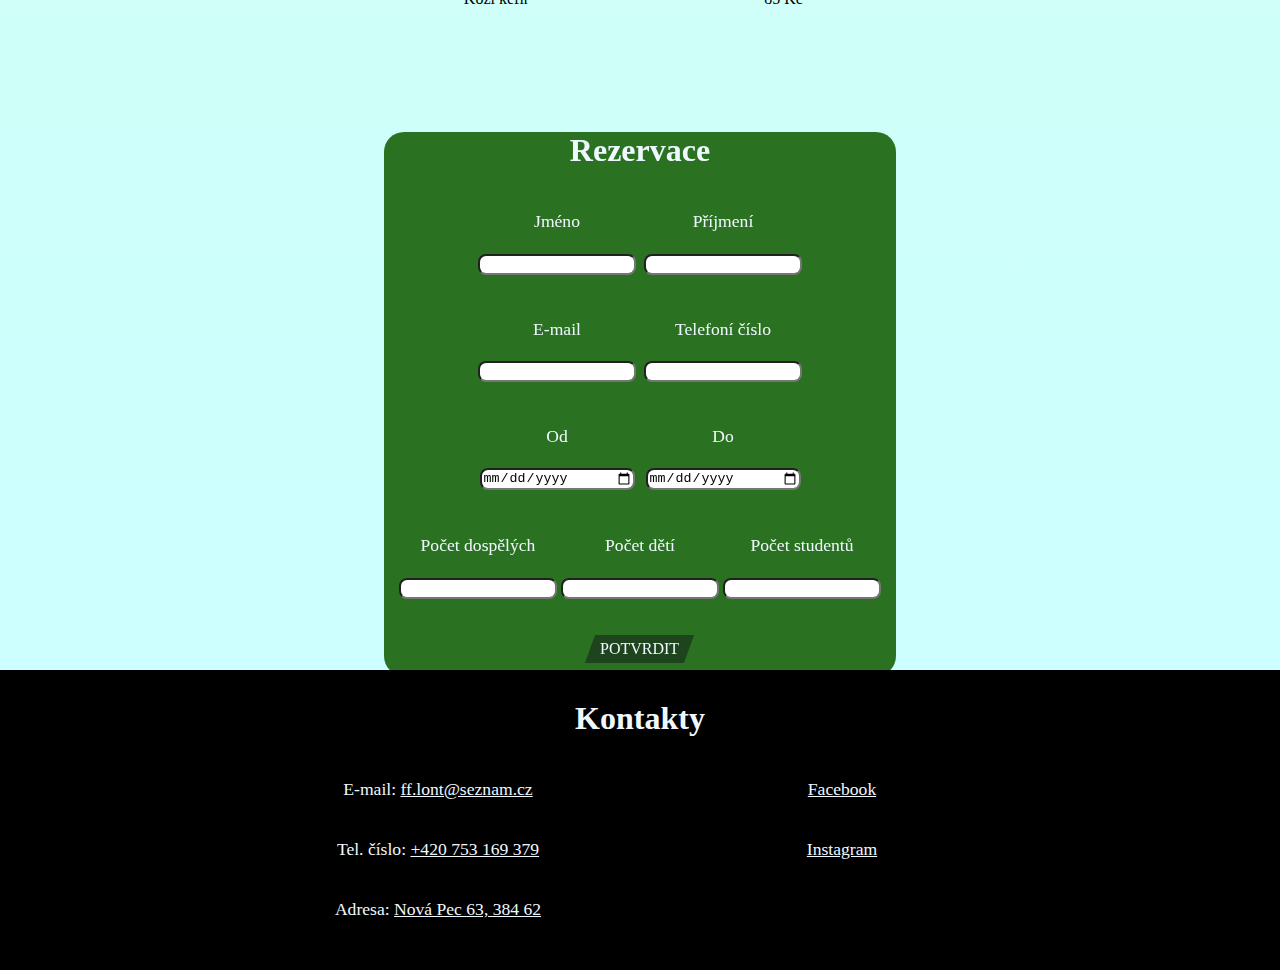
==== commit 3b5f0645: "index update" ====
--- a/index.html
+++ b/index.html
@@ -271,14 +271,13 @@
       </div>
       <br />
       <div class="pronajem-prostoru-container">
-        <h1>Pronájem prostorů</h1>
+        <h1>Pronájem prostorů <u onclick="podminky()">?</u></h1>
         <p>
           Prostory slouží pro firemní akce (např.teambuilding či školení),
           společenskéakce (např. narozeninové oslavy), alemůžete naše prostory
           využít třeba i pro Vaši svatbu nebo jinou speciální akci. <br />
-          Finální cena se odvíjí podle druhu zapůjčených prostor a podle počtu
-          pronajatých dnů. Pro více informací nás kontaktujte na telefoním
-          čísle, nebo na e-mailu.
+          Můžete si vybrat prostou místnost v útulné stodole anebo velkou
+          zahradu s výhledem na les a jezero.
         </p>
       </div>
       <br />
@@ -434,6 +433,38 @@
             <td>25 000 Kč</td>
           </tr>
         </table>
+        <br />
+        <h3>Kozí produkty</h3>
+        <table>
+          <tr>
+            <td></td>
+            <td><b>Cena/100g</b></td>
+          </tr>
+          <tr>
+            <td>Čerstvý kozí sýr</td>
+            <td>60 Kč</td>
+          </tr>
+          <tr>
+            <td>Kozí sýr s bylinkami</td>
+            <td>70 Kč</td>
+          </tr>
+          <tr>
+            <td>Kozí sýr s brusinkami</td>
+            <td>70 Kč</td>
+          </tr>
+          <tr>
+            <td></td>
+            <td><b>Cena/litr</b></td>
+          </tr>
+          <tr>
+            <td>Kozí mléko</td>
+            <td>80 Kč</td>
+          </tr>
+          <tr>
+            <td>Kozí kefír</td>
+            <td>85 Kč</td>
+          </tr>
+        </table>
       </div>
       <div class="registrace-container" id="rezervace">
         <h1>Rezervace</h1>
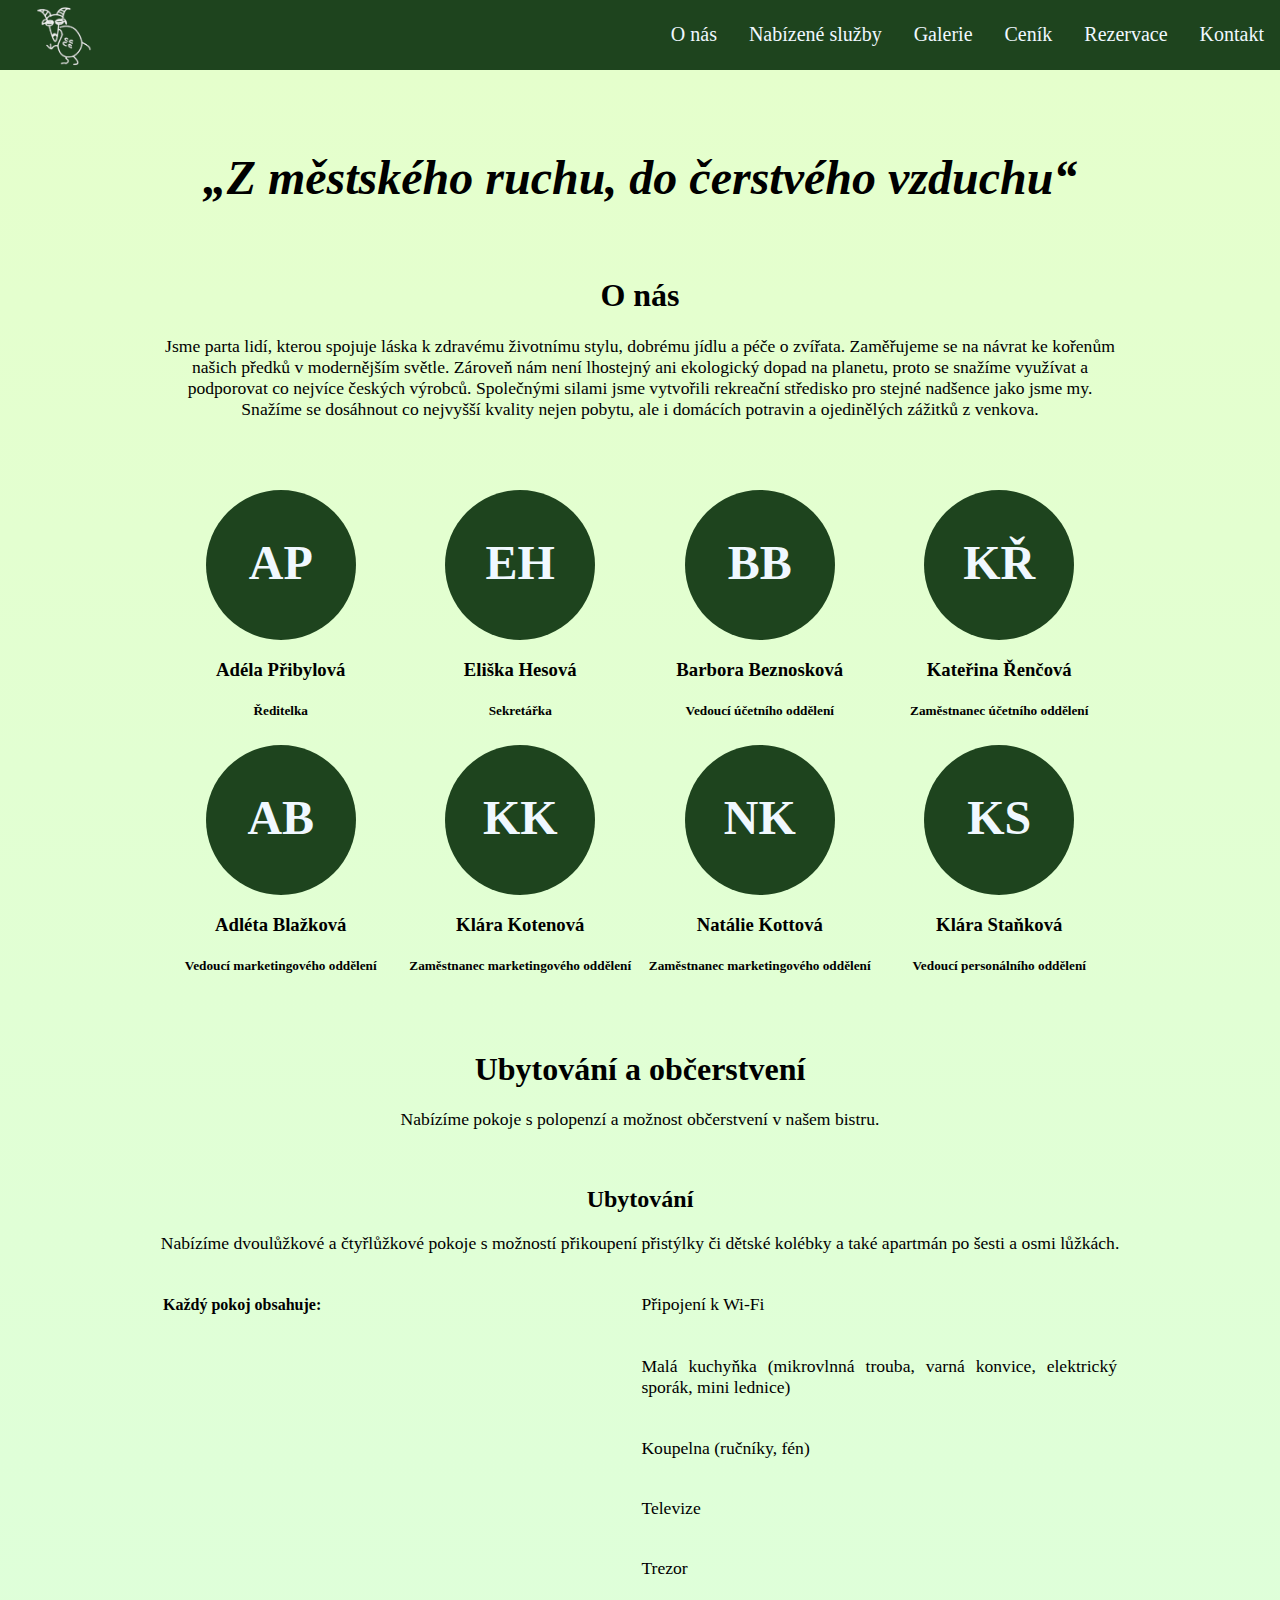
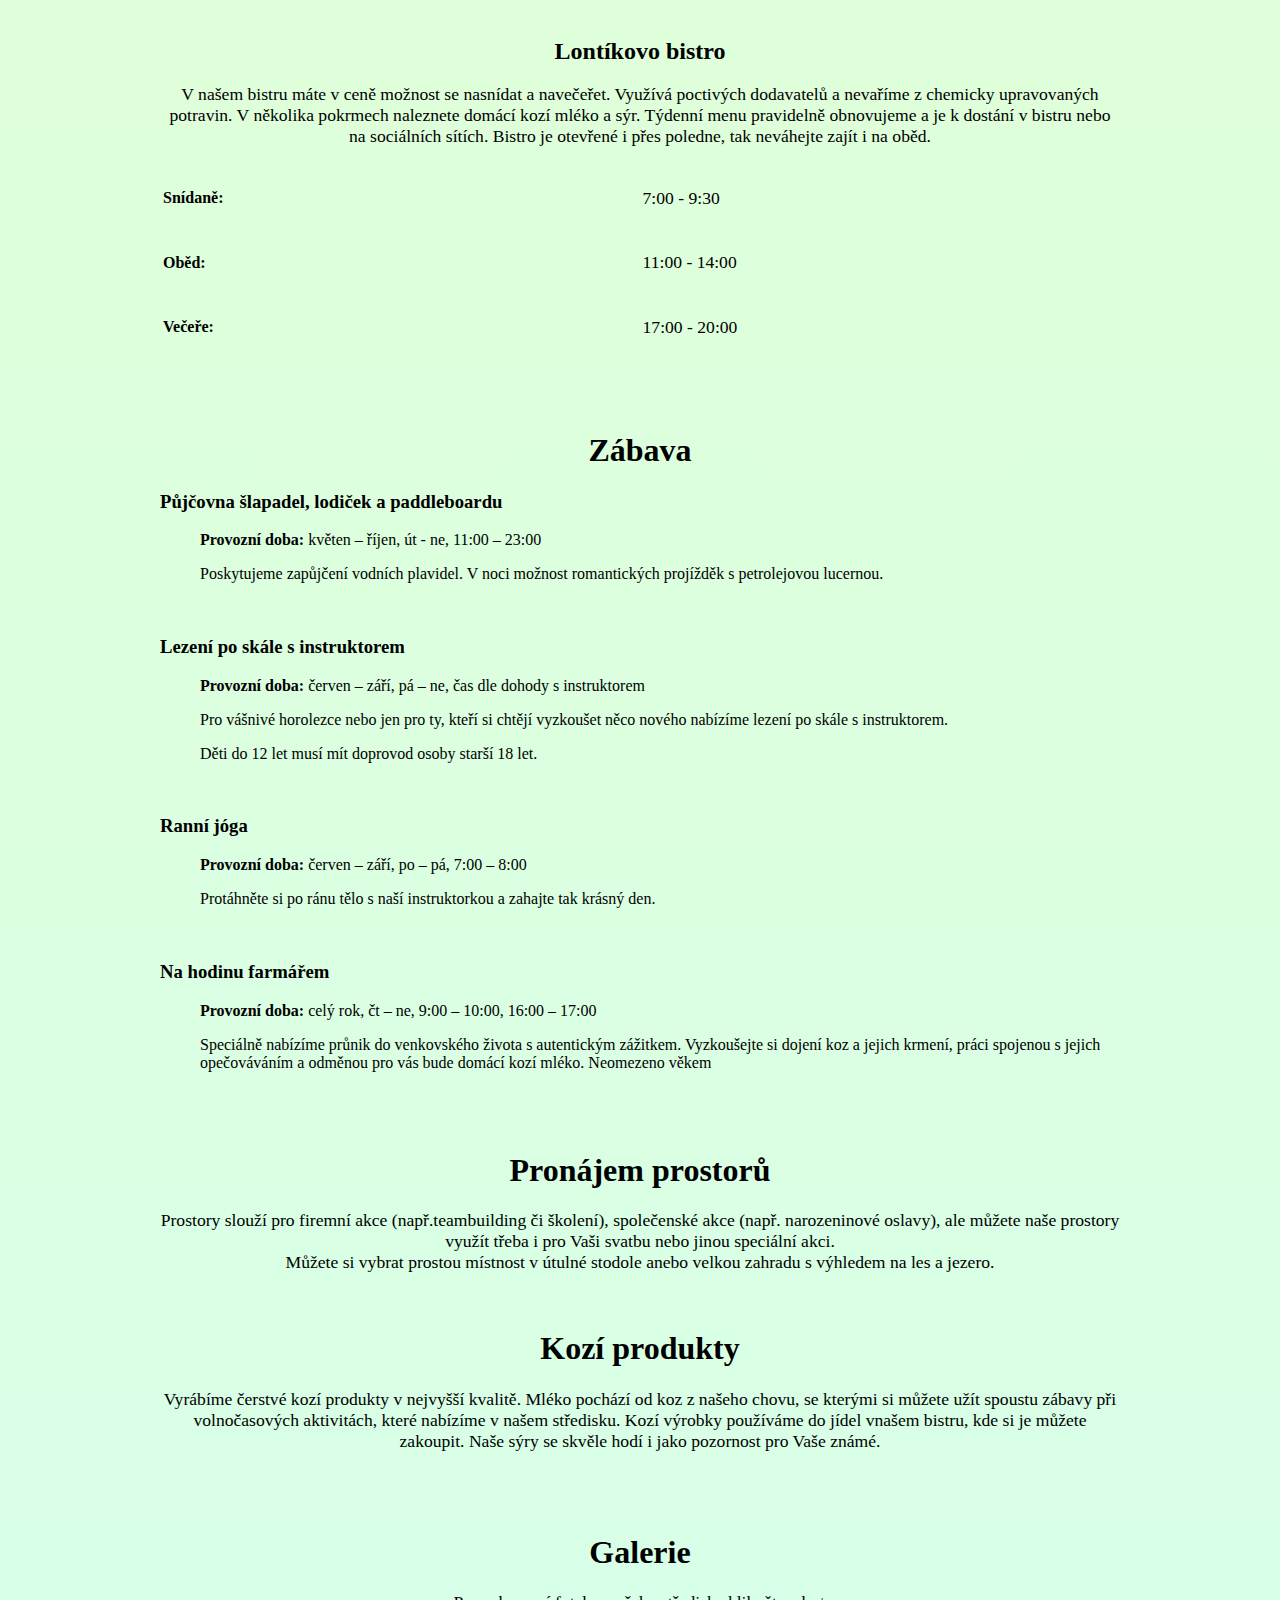
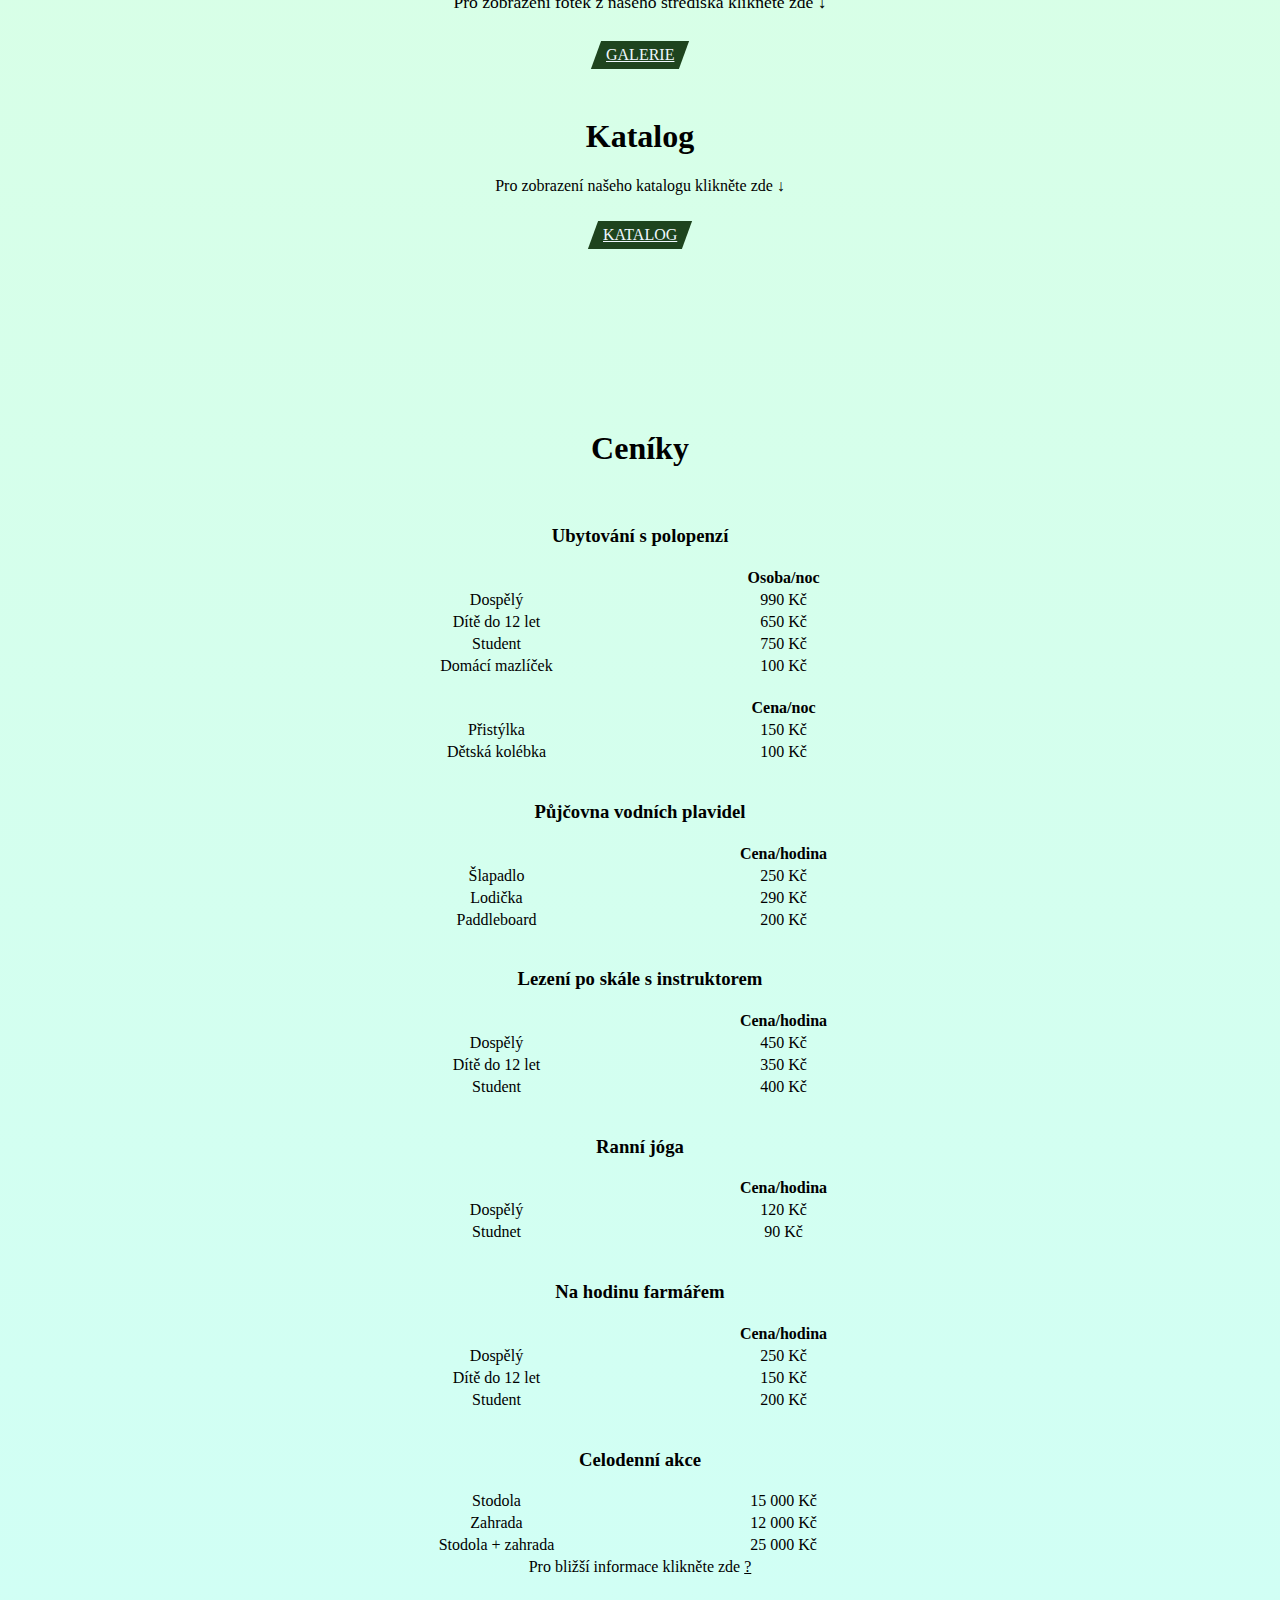
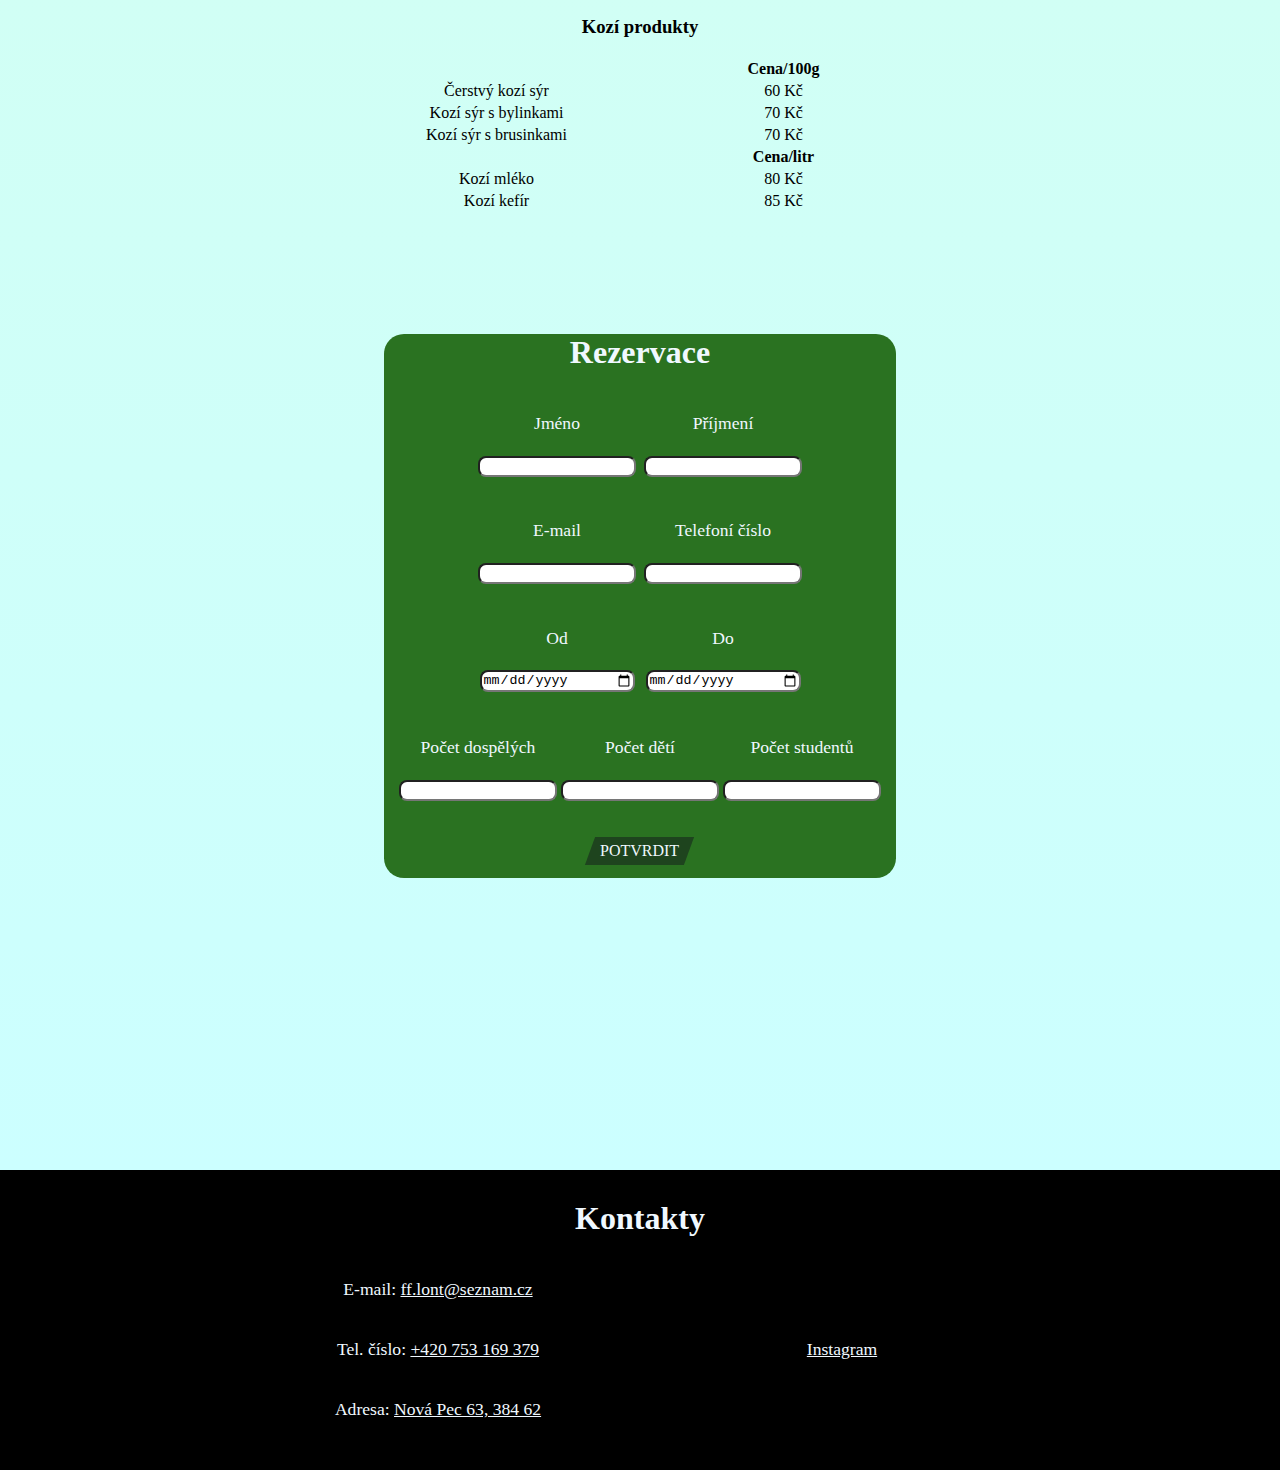
==== commit 7ebdafb4: "index update" ====
--- a/index.html
+++ b/index.html
@@ -262,19 +262,19 @@
           <li>
             <p>
               Speciálně nabízíme průnik do venkovského života s autentickým
-              zážitkem z dojení koz. Vyzkoušejte si dojení koz a jejich krmení,
-              kydání hnoje a odměnou pro vás bude domácí kozí mléko. Neomezeno
-              věkem
+              zážitkem. Vyzkoušejte si dojení koz a jejich krmení, práci
+              spojenou s jejich opečováváním a odměnou pro vás bude domácí kozí
+              mléko. Neomezeno věkem
             </p>
           </li>
         </ul>
       </div>
       <br />
       <div class="pronajem-prostoru-container">
-        <h1>Pronájem prostorů <u onclick="podminky()">?</u></h1>
+        <h1>Pronájem prostorů</h1>
         <p>
           Prostory slouží pro firemní akce (např.teambuilding či školení),
-          společenskéakce (např. narozeninové oslavy), alemůžete naše prostory
+          společenské akce (např. narozeninové oslavy), ale můžete naše prostory
           využít třeba i pro Vaši svatbu nebo jinou speciální akci. <br />
           Můžete si vybrat prostou místnost v útulné stodole anebo velkou
           zahradu s výhledem na les a jezero.
@@ -284,12 +284,11 @@
       <div class="kozi-produkty-container">
         <h1>Kozí produkty</h1>
         <p>
-          Vyrábíme čerstvé kozí produkty vnejvyšší kvalitě.Mléko pochází od koz
-          z našeho chovu,se kterými si můžete užít spoustuzábavy při
-          volnočasových aktivitách,které nabízíme v našem středisku.Kozí výrobky
-          používáme do jídel vnašem bistru. PokudVám zachutnají,můžete si je
-          koupit v našem bistru.Naše sýry se skvěle hodí i jakopozornost pro
-          Vaše známé.
+          Vyrábíme čerstvé kozí produkty v nejvyšší kvalitě. Mléko pochází od
+          koz z našeho chovu, se kterými si můžete užít spoustu zábavy při
+          volnočasových aktivitách, které nabízíme v našem středisku. Kozí
+          výrobky používáme do jídel vnašem bistru, kde si je můžete zakoupit.
+          Naše sýry se skvěle hodí i jako pozornost pro Vaše známé.
         </p>
       </div>
       <br />
@@ -300,6 +299,14 @@
           <a class="button-slanted-content" href="galerie.html">Galerie</a>
         </div>
       </div>
+      <br />
+      <div class="katalog" id="katalog">
+        <h1>Katalog</h1>
+        <p>Pro zobrazení našeho katalogu klikněte zde &#8595;</p>
+        <div class="button-default button-slanted">
+          <a class="button-slanted-content" href="katalog.pdf">katalog</a>
+        </div>
+      </div>
       <div class="cenik-container">
         <h1 id="cenik">Ceníky</h1>
         <br />
@@ -421,16 +428,21 @@
         <h3>Celodenní akce</h3>
         <table>
           <tr>
-            <td>Uvnitř</td>
+            <td>Stodola</td>
             <td>15 000 Kč</td>
           </tr>
           <tr>
-            <td>Venku</td>
+            <td>Zahrada</td>
             <td>12 000 Kč</td>
           </tr>
           <tr>
-            <td>Uvnitř i venku</td>
+            <td>Stodola + zahrada</td>
             <td>25 000 Kč</td>
+          </tr>
+          <tr>
+            <td colspan="2">
+              Pro bližší informace klikněte zde <u onclick="podminky()">?</u>
+            </td>
           </tr>
         </table>
         <br />
@@ -551,14 +563,7 @@
                 E-mail: <a href="mailto:ff.lont@seznam.cz">ff.lont@seznam.cz</a>
               </p>
             </td>
-            <td>
-              <p>
-                <a
-                  href="https://www.facebook.com/profile.php?id=100073668304459"
-                  >Facebook</a
-                >
-              </p>
-            </td>
+            <td></td>
           </tr>
           <tr>
             <td>
--- a/style.css
+++ b/style.css
@@ -70,7 +70,7 @@
   position: relative;
   top: -32px;
   width: 100%;
-  height: 5400px;
+  height: 5900px;
   background-image: linear-gradient(
     var(--html-bg-color-green),
     var(--html-bg-color-blue)
@@ -328,3 +328,11 @@
 .kozi-produkty-container p {
   font-size: 110%;
 }
+
+.katalog {
+  margin: auto;
+  position: relative;
+  width: 75%;
+  text-align: center;
+  top: 300px;
+}
